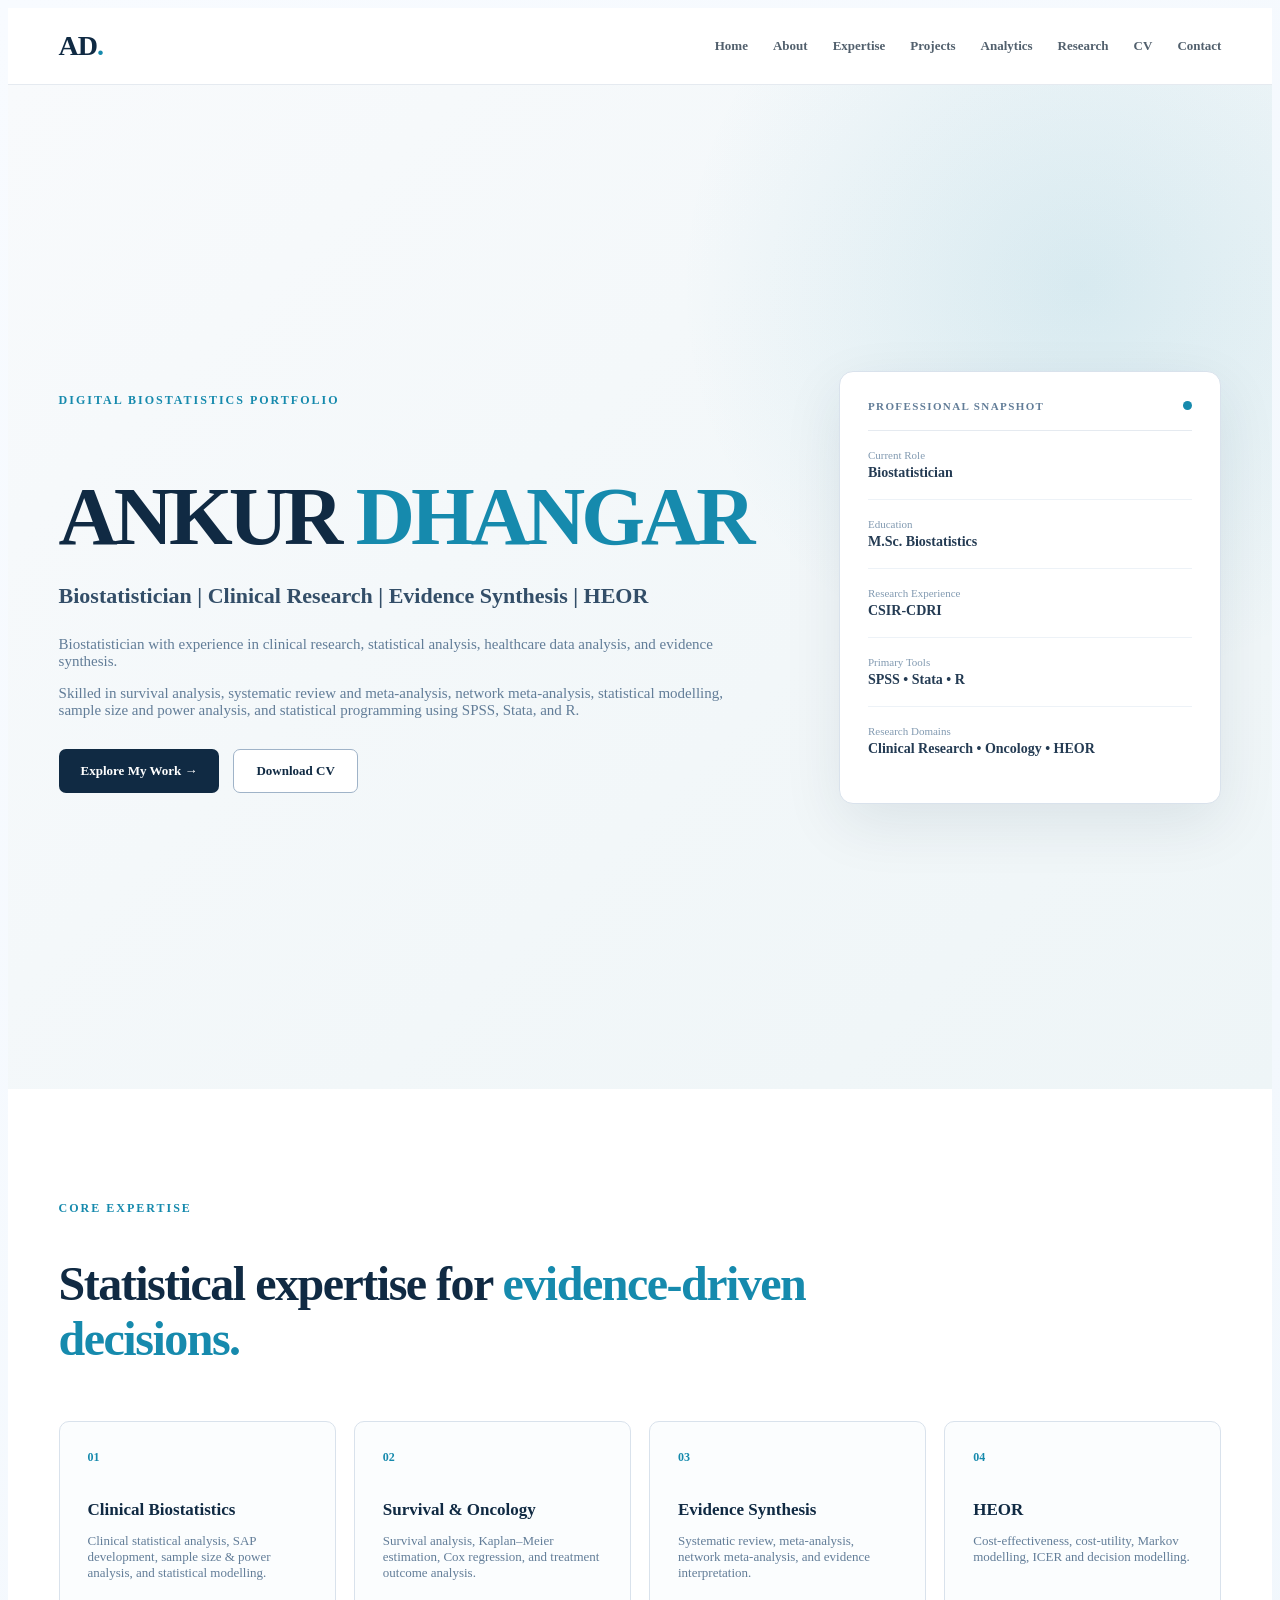
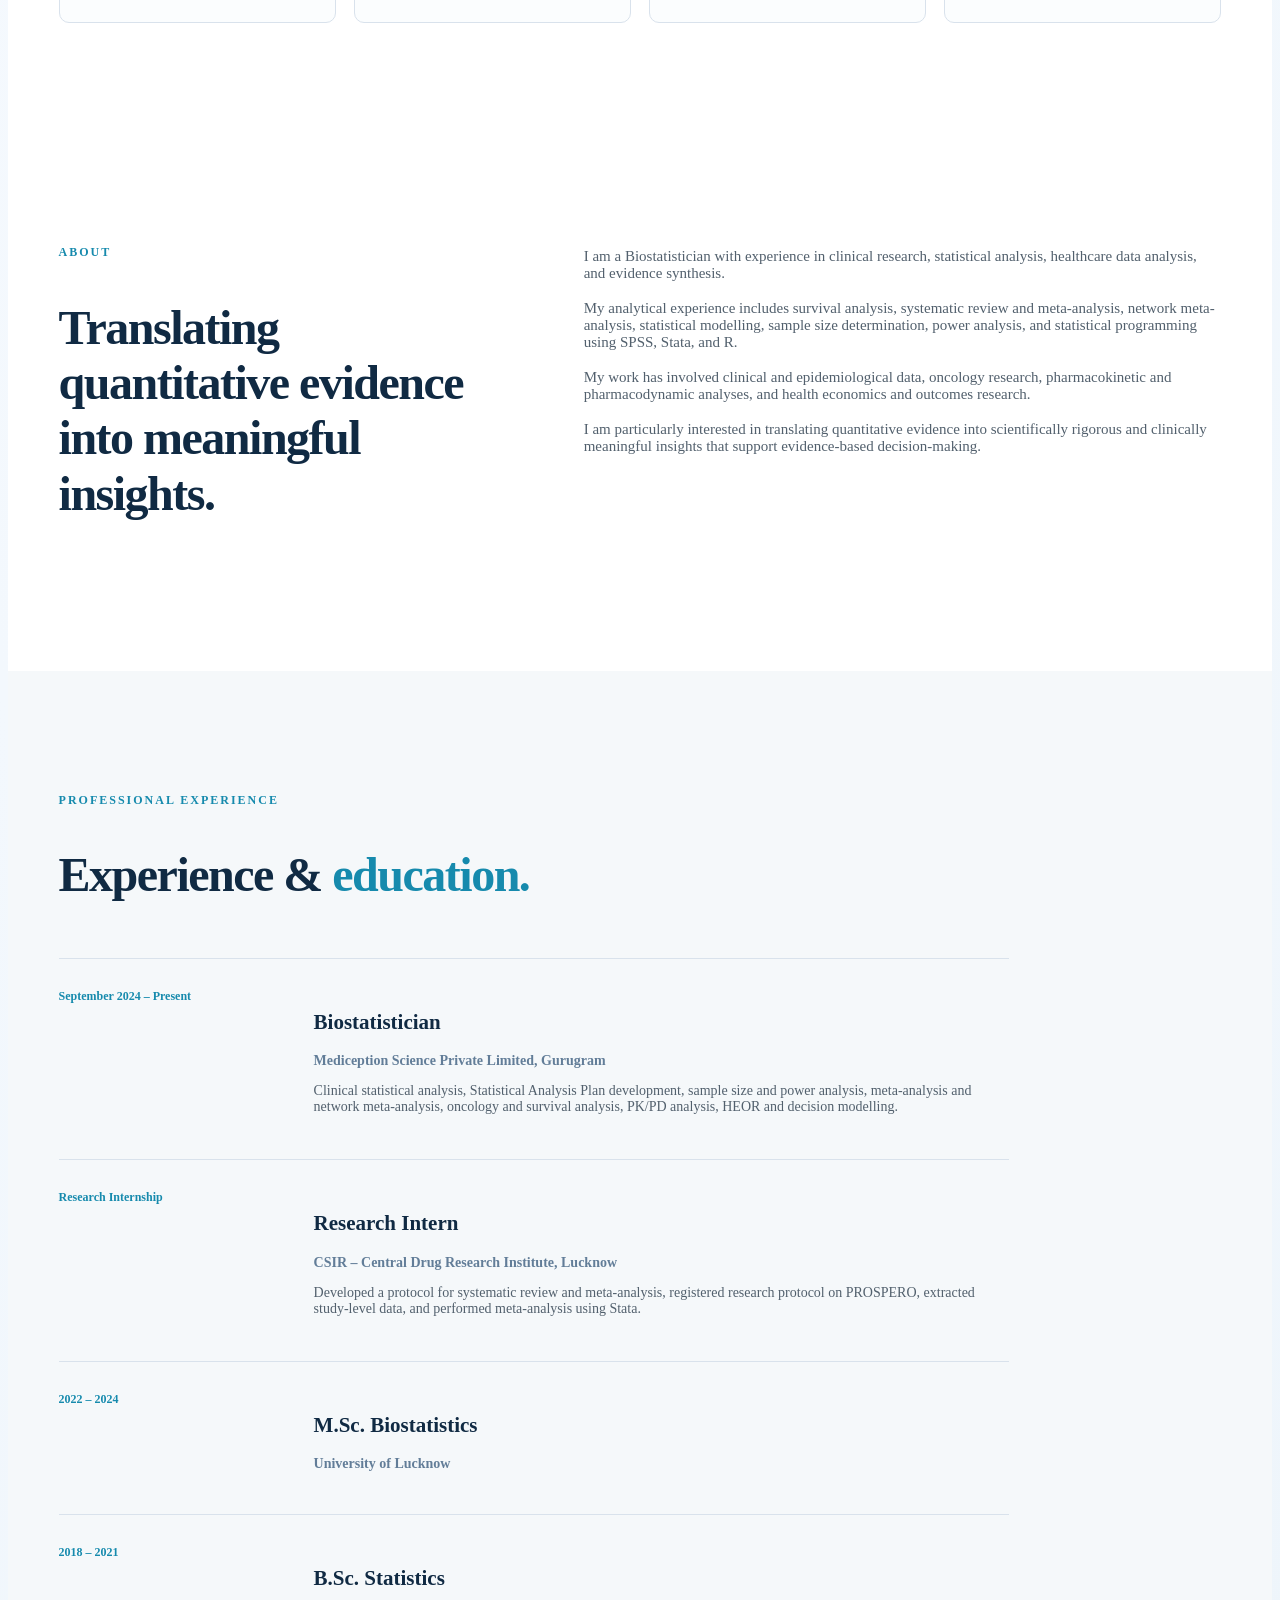
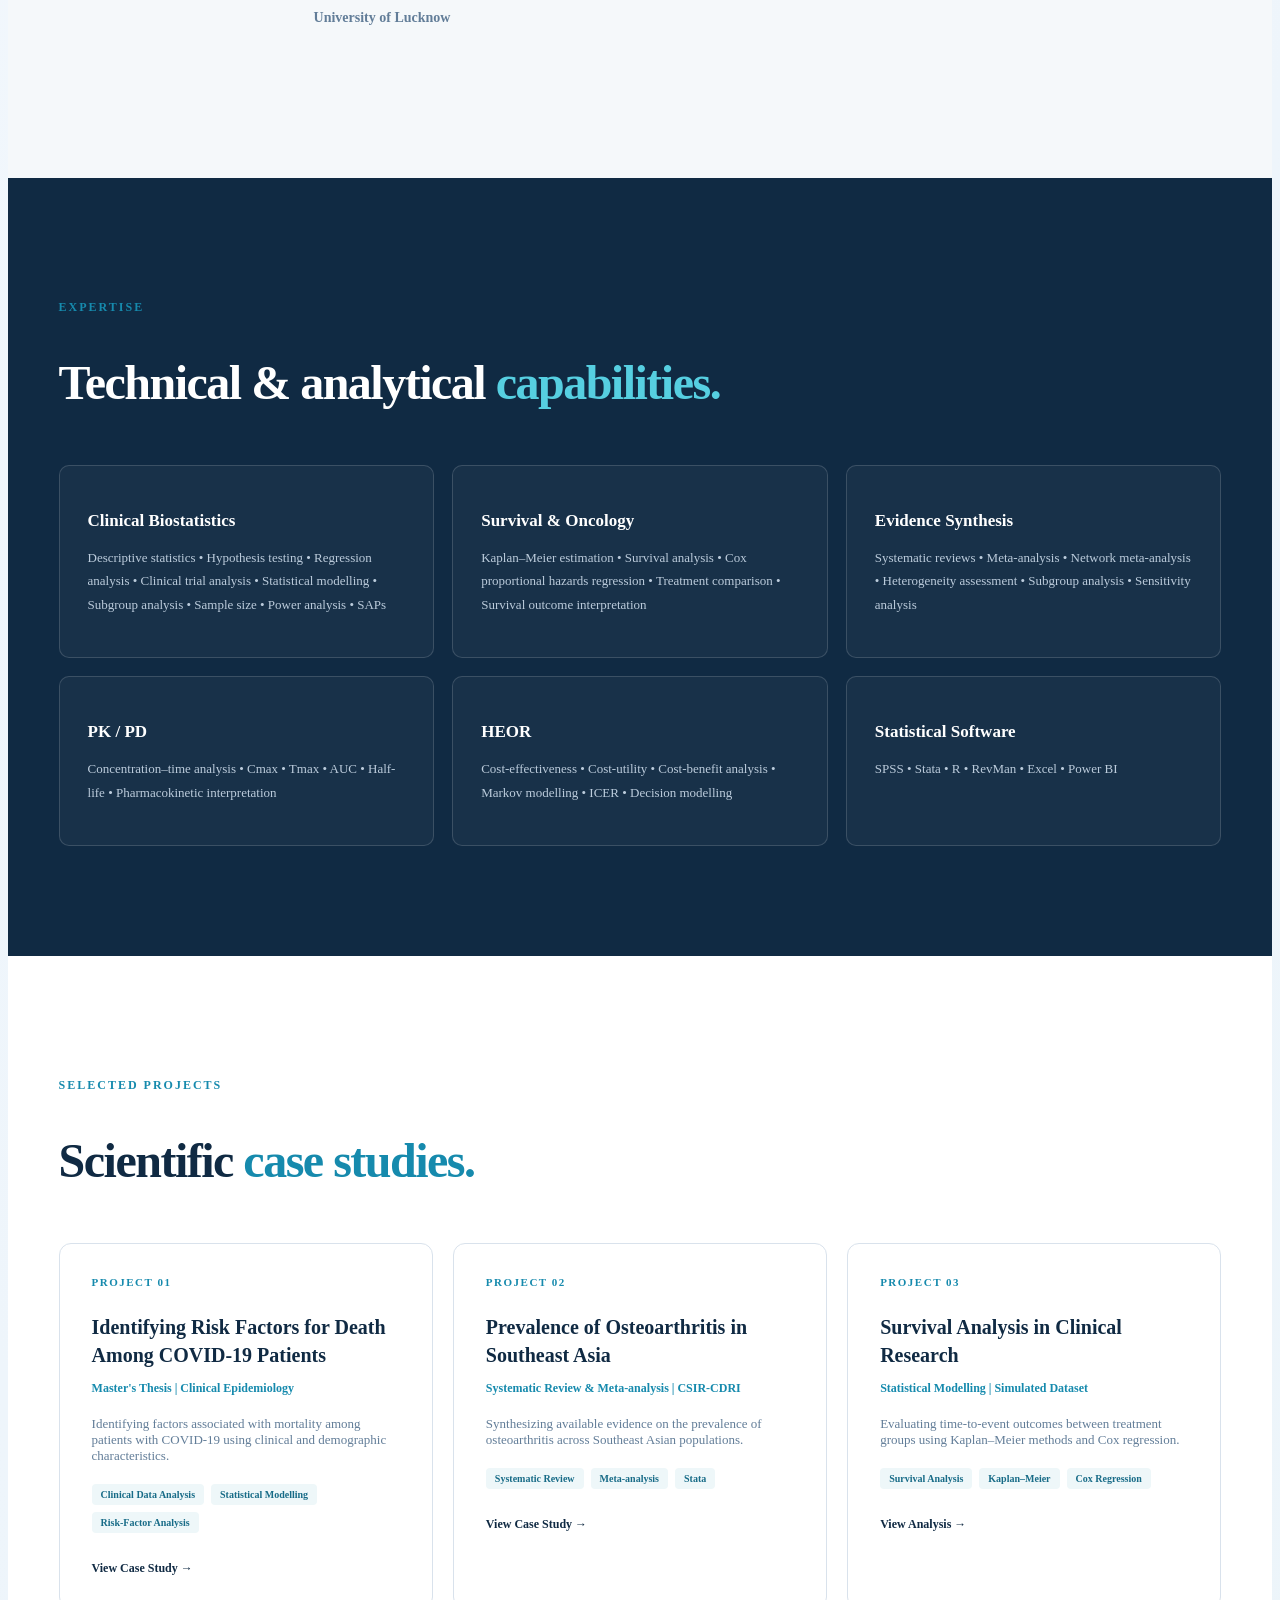
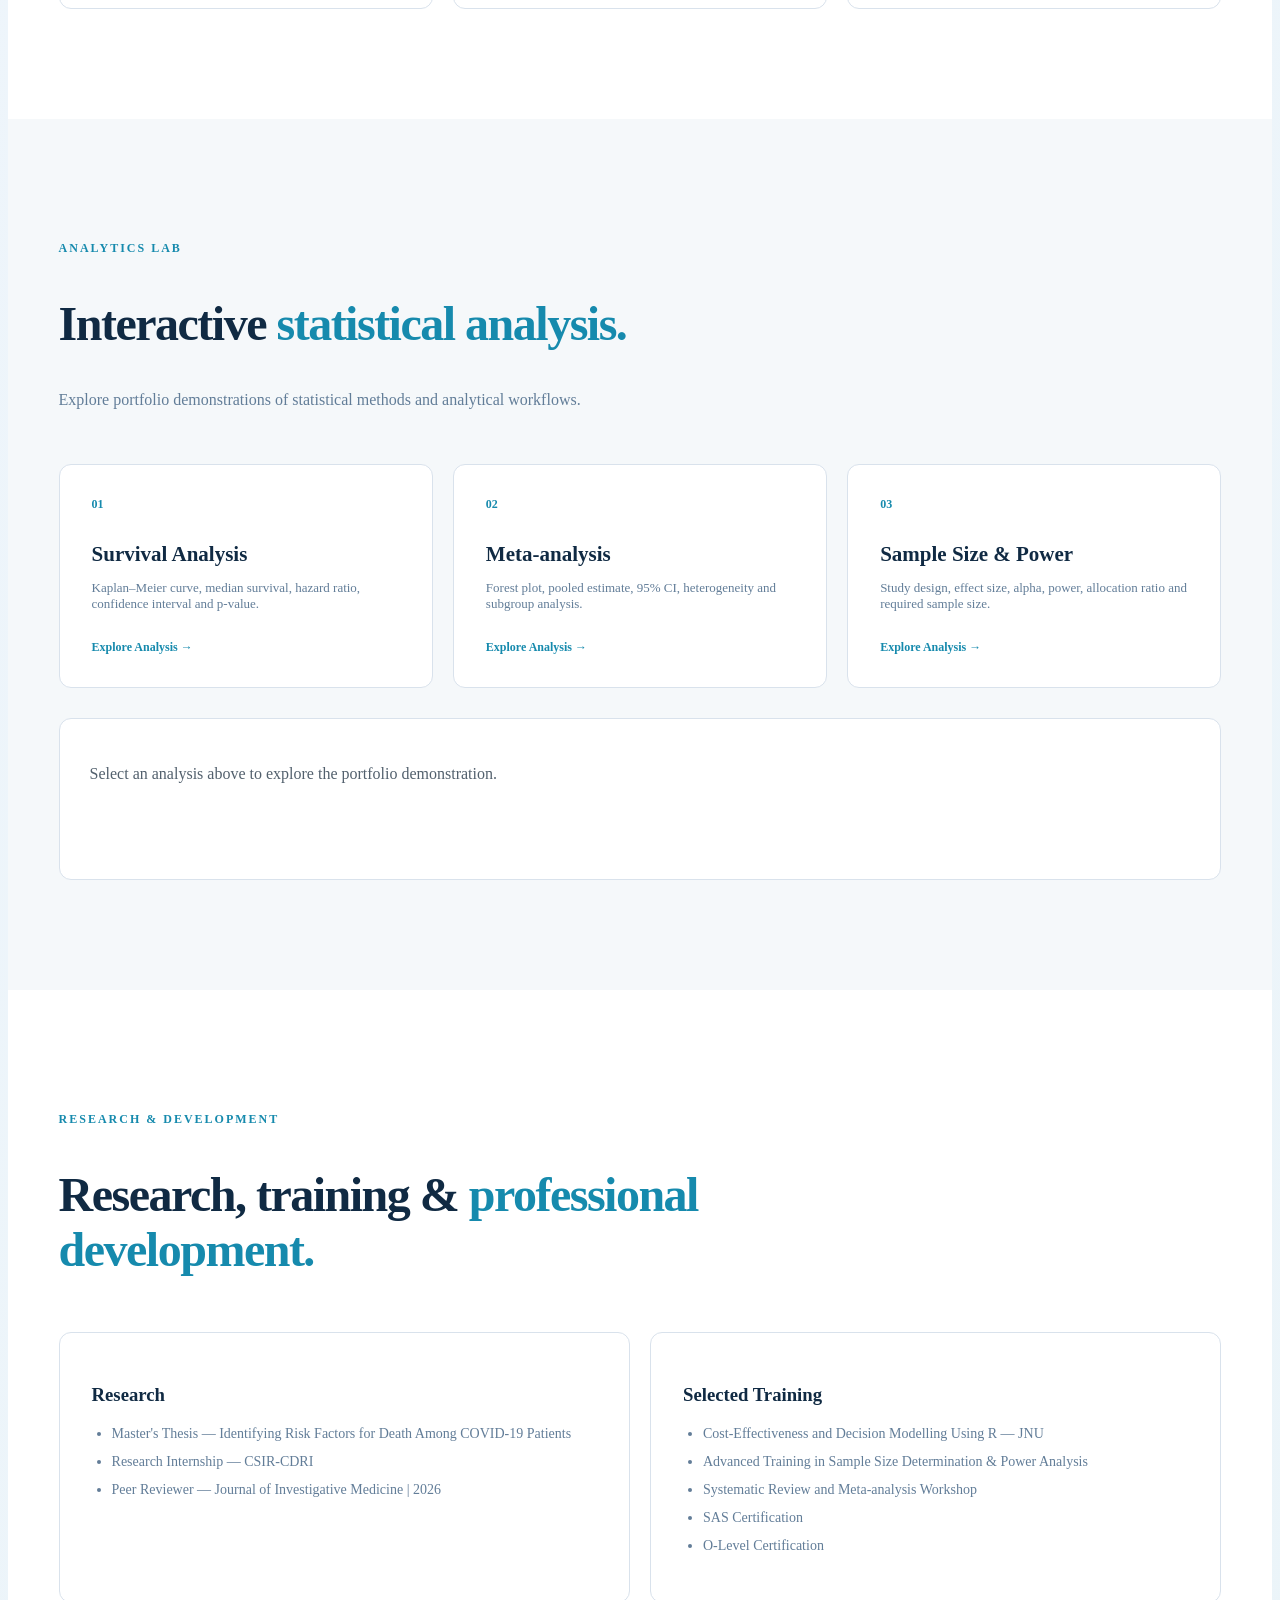
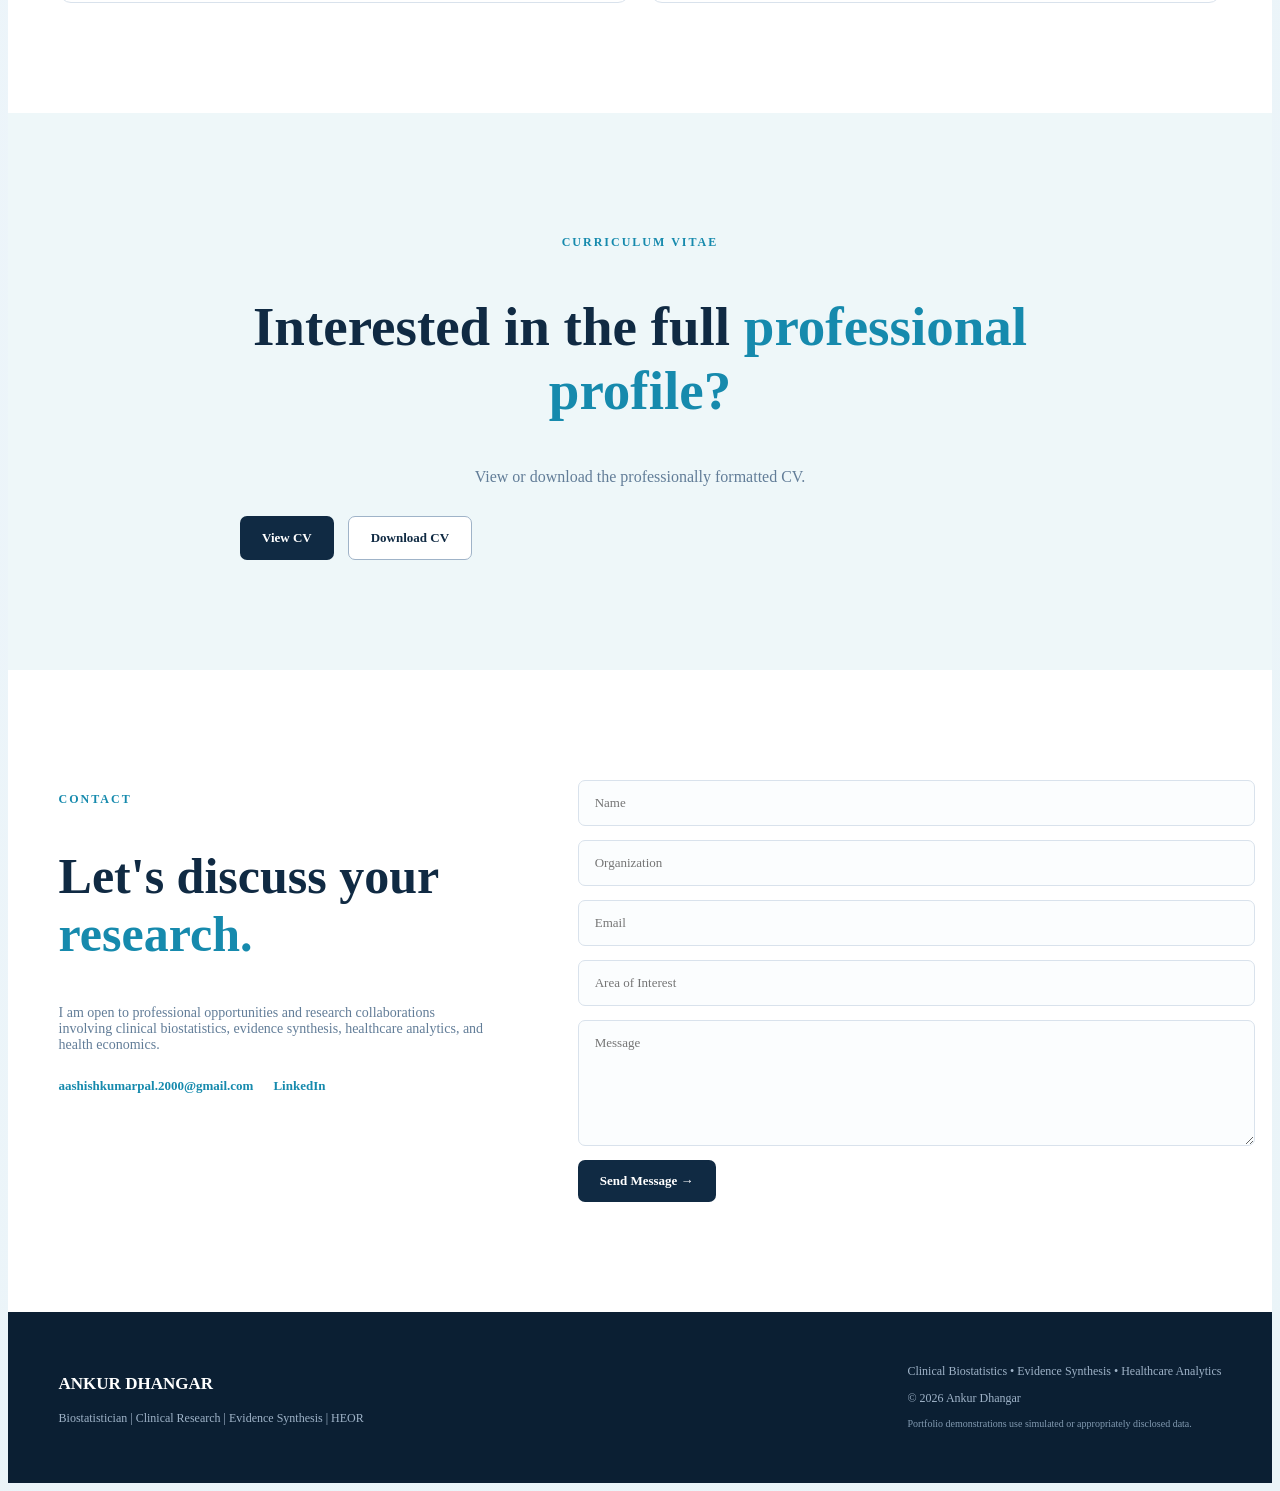
==== index.html @ 050757f1 "Add files via upload" ====
<!DOCTYPE html>
<html lang="en">
<head>
    <meta charset="UTF-8">
    <meta name="viewport" content="width=device-width, initial-scale=1.0">

    <title>Ankur Dhangar | Digital Biostatistics Portfolio</title>

    <meta name="description"
        content="Ankur Dhangar - Biostatistician | Clinical Research | Evidence Synthesis | HEOR">

    <!-- Google Font -->
    <link rel="preconnect" href="https://fonts.googleapis.com">
    <link rel="preconnect" href="https://fonts.gstatic.com" crossorigin>
    <link
        href="https://fonts.googleapis.com/css2?family=Inter:wght@400;500;600;700;800&display=swap"
        rel="stylesheet">

    <!-- CSS -->
    <link rel="stylesheet" href="style.css">
</head>

<body>

<!-- ================= NAVBAR ================= -->

<header class="navbar">
    <div class="container nav-container">

        <a href="#home" class="logo">
            AD<span>.</span>
        </a>

        <nav>
            <a href="#home">Home</a>
            <a href="#about">About</a>
            <a href="#expertise">Expertise</a>
            <a href="#projects">Projects</a>
            <a href="#analytics">Analytics</a>
            <a href="#research">Research</a>
            <a href="#cv">CV</a>
            <a href="#contact">Contact</a>
        </nav>

        <button class="menu-btn" id="menuBtn">
            ☰
        </button>

    </div>
</header>


<!-- ================= HOME ================= -->

<section id="home" class="hero">

    <div class="container hero-grid">

        <div class="hero-content">

            <p class="eyebrow">
                DIGITAL BIOSTATISTICS PORTFOLIO
            </p>

            <h1>
                ANKUR <span>DHANGAR</span>
            </h1>

            <h2>
                Biostatistician | Clinical Research |
                Evidence Synthesis | HEOR
            </h2>

            <p class="hero-description">
                Biostatistician with experience in clinical research,
                statistical analysis, healthcare data analysis, and
                evidence synthesis.
            </p>

            <p class="hero-description">
                Skilled in survival analysis, systematic review and
                meta-analysis, network meta-analysis, statistical
                modelling, sample size and power analysis, and
                statistical programming using SPSS, Stata, and R.
            </p>

            <div class="hero-buttons">
                <a href="#projects" class="btn primary-btn">
                    Explore My Work →
                </a>

                <a href="#cv" class="btn secondary-btn">
                    Download CV
                </a>
            </div>

        </div>


        <div class="hero-card">

            <div class="card-top">
                <span>PROFESSIONAL SNAPSHOT</span>
                <span class="status-dot"></span>
            </div>

            <div class="snapshot-item">
                <small>Current Role</small>
                <strong>Biostatistician</strong>
            </div>

            <div class="snapshot-item">
                <small>Education</small>
                <strong>M.Sc. Biostatistics</strong>
            </div>

            <div class="snapshot-item">
                <small>Research Experience</small>
                <strong>CSIR-CDRI</strong>
            </div>

            <div class="snapshot-item">
                <small>Primary Tools</small>
                <strong>SPSS • Stata • R</strong>
            </div>

            <div class="snapshot-item">
                <small>Research Domains</small>
                <strong>Clinical Research • Oncology • HEOR</strong>
            </div>

        </div>

    </div>

</section>


<!-- ================= EXPERTISE OVERVIEW ================= -->

<section class="expertise-overview">

    <div class="container">

        <div class="section-heading">
            <p class="eyebrow">CORE EXPERTISE</p>
            <h2>Statistical expertise for <span>evidence-driven decisions.</span></h2>
        </div>

        <div class="expertise-grid">

            <div class="expertise-card">
                <div class="card-number">01</div>
                <h3>Clinical Biostatistics</h3>
                <p>
                    Clinical statistical analysis, SAP development,
                    sample size & power analysis, and statistical modelling.
                </p>
            </div>

            <div class="expertise-card">
                <div class="card-number">02</div>
                <h3>Survival & Oncology</h3>
                <p>
                    Survival analysis, Kaplan–Meier estimation,
                    Cox regression, and treatment outcome analysis.
                </p>
            </div>

            <div class="expertise-card">
                <div class="card-number">03</div>
                <h3>Evidence Synthesis</h3>
                <p>
                    Systematic review, meta-analysis,
                    network meta-analysis, and evidence interpretation.
                </p>
            </div>

            <div class="expertise-card">
                <div class="card-number">04</div>
                <h3>HEOR</h3>
                <p>
                    Cost-effectiveness, cost-utility,
                    Markov modelling, ICER and decision modelling.
                </p>
            </div>

        </div>

    </div>

</section>


<!-- ================= ABOUT ================= -->

<section id="about" class="section">

    <div class="container about-grid">

        <div>
            <p class="eyebrow">ABOUT</p>

            <h2>
                Translating quantitative evidence
                into meaningful insights.
            </h2>
        </div>

        <div class="about-text">

            <p>
                I am a Biostatistician with experience in clinical
                research, statistical analysis, healthcare data analysis,
                and evidence synthesis.
            </p>

            <p>
                My analytical experience includes survival analysis,
                systematic review and meta-analysis, network
                meta-analysis, statistical modelling, sample size
                determination, power analysis, and statistical
                programming using SPSS, Stata, and R.
            </p>

            <p>
                My work has involved clinical and epidemiological data,
                oncology research, pharmacokinetic and pharmacodynamic
                analyses, and health economics and outcomes research.
            </p>

            <p>
                I am particularly interested in translating quantitative
                evidence into scientifically rigorous and clinically
                meaningful insights that support evidence-based
                decision-making.
            </p>

        </div>

    </div>

</section>


<!-- ================= EXPERIENCE ================= -->

<section class="experience-section">

    <div class="container">

        <div class="section-heading">
            <p class="eyebrow">PROFESSIONAL EXPERIENCE</p>
            <h2>Experience & <span>education.</span></h2>
        </div>

        <div class="timeline">

            <div class="timeline-item">

                <div class="timeline-date">
                    September 2024 – Present
                </div>

                <div class="timeline-content">
                    <h3>Biostatistician</h3>

                    <h4>
                        Mediception Science Private Limited, Gurugram
                    </h4>

                    <p>
                        Clinical statistical analysis, Statistical
                        Analysis Plan development, sample size and power
                        analysis, meta-analysis and network meta-analysis,
                        oncology and survival analysis, PK/PD analysis,
                        HEOR and decision modelling.
                    </p>
                </div>

            </div>


            <div class="timeline-item">

                <div class="timeline-date">
                    Research Internship
                </div>

                <div class="timeline-content">
                    <h3>Research Intern</h3>

                    <h4>
                        CSIR – Central Drug Research Institute, Lucknow
                    </h4>

                    <p>
                        Developed a protocol for systematic review and
                        meta-analysis, registered research protocol on
                        PROSPERO, extracted study-level data, and performed
                        meta-analysis using Stata.
                    </p>
                </div>

            </div>


            <div class="timeline-item">

                <div class="timeline-date">
                    2022 – 2024
                </div>

                <div class="timeline-content">
                    <h3>M.Sc. Biostatistics</h3>

                    <h4>University of Lucknow</h4>
                </div>

            </div>


            <div class="timeline-item">

                <div class="timeline-date">
                    2018 – 2021
                </div>

                <div class="timeline-content">
                    <h3>B.Sc. Statistics</h3>

                    <h4>University of Lucknow</h4>
                </div>

            </div>

        </div>

    </div>

</section>


<!-- ================= EXPERTISE ================= -->

<section id="expertise" class="section dark-section">

    <div class="container">

        <div class="section-heading">
            <p class="eyebrow">EXPERTISE</p>
            <h2>Technical & analytical <span>capabilities.</span></h2>
        </div>

        <div class="skills-grid">

            <div class="skill-box">
                <h3>Clinical Biostatistics</h3>
                <p>
                    Descriptive statistics • Hypothesis testing •
                    Regression analysis • Clinical trial analysis •
                    Statistical modelling • Subgroup analysis •
                    Sample size • Power analysis • SAPs
                </p>
            </div>

            <div class="skill-box">
                <h3>Survival & Oncology</h3>
                <p>
                    Kaplan–Meier estimation • Survival analysis •
                    Cox proportional hazards regression •
                    Treatment comparison • Survival outcome interpretation
                </p>
            </div>

            <div class="skill-box">
                <h3>Evidence Synthesis</h3>
                <p>
                    Systematic reviews • Meta-analysis •
                    Network meta-analysis • Heterogeneity assessment •
                    Subgroup analysis • Sensitivity analysis
                </p>
            </div>

            <div class="skill-box">
                <h3>PK / PD</h3>
                <p>
                    Concentration–time analysis • Cmax • Tmax •
                    AUC • Half-life • Pharmacokinetic interpretation
                </p>
            </div>

            <div class="skill-box">
                <h3>HEOR</h3>
                <p>
                    Cost-effectiveness • Cost-utility •
                    Cost-benefit analysis • Markov modelling •
                    ICER • Decision modelling
                </p>
            </div>

            <div class="skill-box">
                <h3>Statistical Software</h3>
                <p>
                    SPSS • Stata • R • RevMan • Excel • Power BI
                </p>
            </div>

        </div>

    </div>

</section>


<!-- ================= PROJECTS ================= -->

<section id="projects" class="section">

    <div class="container">

        <div class="section-heading">
            <p class="eyebrow">SELECTED PROJECTS</p>
            <h2>Scientific <span>case studies.</span></h2>
        </div>


        <div class="projects-grid">

            <article class="project-card">

                <div class="project-number">PROJECT 01</div>

                <h3>
                    Identifying Risk Factors for Death Among
                    COVID-19 Patients
                </h3>

                <p class="project-type">
                    Master's Thesis | Clinical Epidemiology
                </p>

                <p>
                    Identifying factors associated with mortality among
                    patients with COVID-19 using clinical and demographic
                    characteristics.
                </p>

                <div class="tags">
                    <span>Clinical Data Analysis</span>
                    <span>Statistical Modelling</span>
                    <span>Risk-Factor Analysis</span>
                </div>

                <a href="#" class="project-link">
                    View Case Study →
                </a>

            </article>


            <article class="project-card">

                <div class="project-number">PROJECT 02</div>

                <h3>
                    Prevalence of Osteoarthritis in Southeast Asia
                </h3>

                <p class="project-type">
                    Systematic Review & Meta-analysis | CSIR-CDRI
                </p>

                <p>
                    Synthesizing available evidence on the prevalence
                    of osteoarthritis across Southeast Asian populations.
                </p>

                <div class="tags">
                    <span>Systematic Review</span>
                    <span>Meta-analysis</span>
                    <span>Stata</span>
                </div>

                <a href="#" class="project-link">
                    View Case Study →
                </a>

            </article>


            <article class="project-card">

                <div class="project-number">PROJECT 03</div>

                <h3>
                    Survival Analysis in Clinical Research
                </h3>

                <p class="project-type">
                    Statistical Modelling | Simulated Dataset
                </p>

                <p>
                    Evaluating time-to-event outcomes between treatment
                    groups using Kaplan–Meier methods and Cox regression.
                </p>

                <div class="tags">
                    <span>Survival Analysis</span>
                    <span>Kaplan–Meier</span>
                    <span>Cox Regression</span>
                </div>

                <a href="#analytics" class="project-link">
                    View Analysis →
                </a>

            </article>

        </div>

    </div>

</section>


<!-- ================= ANALYTICS ================= -->

<section id="analytics" class="analytics-section">

    <div class="container">

        <div class="section-heading">
            <p class="eyebrow">ANALYTICS LAB</p>
            <h2>Interactive <span>statistical analysis.</span></h2>

            <p>
                Explore portfolio demonstrations of statistical
                methods and analytical workflows.
            </p>
        </div>


        <div class="analytics-grid">

            <div class="analytics-card">

                <div class="analytics-icon">01</div>

                <h3>Survival Analysis</h3>

                <p>
                    Kaplan–Meier curve, median survival,
                    hazard ratio, confidence interval and p-value.
                </p>

                <button class="analysis-btn" onclick="showAnalysis('survival')">
                    Explore Analysis →
                </button>

            </div>


            <div class="analytics-card">

                <div class="analytics-icon">02</div>

                <h3>Meta-analysis</h3>

                <p>
                    Forest plot, pooled estimate, 95% CI,
                    heterogeneity and subgroup analysis.
                </p>

                <button class="analysis-btn" onclick="showAnalysis('meta')">
                    Explore Analysis →
                </button>

            </div>


            <div class="analytics-card">

                <div class="analytics-icon">03</div>

                <h3>Sample Size & Power</h3>

                <p>
                    Study design, effect size, alpha, power,
                    allocation ratio and required sample size.
                </p>

                <button class="analysis-btn" onclick="showAnalysis('sample')">
                    Explore Analysis →
                </button>

            </div>

        </div>


        <div id="analysisResult" class="analysis-result">

            <p>
                Select an analysis above to explore the
                portfolio demonstration.
            </p>

        </div>

    </div>

</section>


<!-- ================= RESEARCH ================= -->

<section id="research" class="section">

    <div class="container">

        <div class="section-heading">
            <p class="eyebrow">RESEARCH & DEVELOPMENT</p>
            <h2>Research, training & <span>professional development.</span></h2>
        </div>

        <div class="research-grid">

            <div class="research-card">
                <h3>Research</h3>

                <ul>
                    <li>Master's Thesis — Identifying Risk Factors for Death Among COVID-19 Patients</li>
                    <li>Research Internship — CSIR-CDRI</li>
                    <li>Peer Reviewer — Journal of Investigative Medicine | 2026</li>
                </ul>
            </div>


            <div class="research-card">
                <h3>Selected Training</h3>

                <ul>
                    <li>Cost-Effectiveness and Decision Modelling Using R — JNU</li>
                    <li>Advanced Training in Sample Size Determination & Power Analysis</li>
                    <li>Systematic Review and Meta-analysis Workshop</li>
                    <li>SAS Certification</li>
                    <li>O-Level Certification</li>
                </ul>
            </div>

        </div>

    </div>

</section>


<!-- ================= CV ================= -->

<section id="cv" class="cv-section">

    <div class="container cv-content">

        <p class="eyebrow">CURRICULUM VITAE</p>

        <h2>
            Interested in the full
            <span>professional profile?</span>
        </h2>

        <p>
            View or download the professionally formatted CV.
        </p>

        <div class="hero-buttons">

            <a href="assets/cv/Ankur-Dhangar-CV.pdf"
               target="_blank"
               class="btn primary-btn">
                View CV
            </a>

            <a href="assets/cv/Ankur-Dhangar-CV.pdf"
               download
               class="btn secondary-btn">
                Download CV
            </a>

        </div>

    </div>

</section>


<!-- ================= CONTACT ================= -->

<section id="contact" class="section">

    <div class="container contact-grid">

        <div>

            <p class="eyebrow">CONTACT</p>

            <h2>
                Let's discuss your
                <span>research.</span>
            </h2>

            <p>
                I am open to professional opportunities and research
                collaborations involving clinical biostatistics,
                evidence synthesis, healthcare analytics, and health
                economics.
            </p>

            <div class="contact-links">

                 <a href="mailto:aashishkumarpal.2000@gmail.com">
        aashishkumarpal.2000@gmail.com
    </a>

                <a href="https://www.linkedin.com/in/anjur-dhangar-b1b57254/" target="_blank">
    LinkedIn
</a>

            </div>

        </div>


        <form class="contact-form" onsubmit="submitForm(event)">

            <input
                type="text"
                placeholder="Name"
                required
            >

            <input
                type="text"
                placeholder="Organization"
            >

            <input
                type="email"
                placeholder="Email"
                required
            >

            <input
                type="text"
                placeholder="Area of Interest"
            >

            <textarea
                placeholder="Message"
                rows="6"
                required
            ></textarea>

            <button type="submit" class="btn primary-btn">
                Send Message →
            </button>

        </form>

    </div>

</section>


<!-- ================= FOOTER ================= -->

<footer>

    <div class="container footer-content">

        <div>
            <h3>ANKUR DHANGAR</h3>

            <p>
                Biostatistician | Clinical Research |
                Evidence Synthesis | HEOR
            </p>
        </div>

        <div>
            <p>
                Clinical Biostatistics • Evidence Synthesis •
                Healthcare Analytics
            </p>

            <p>
                © 2026 Ankur Dhangar
            </p>

            <small>
                Portfolio demonstrations use simulated or
                appropriately disclosed data.
            </small>
        </div>

    </div>

</footer>


<!-- JavaScript -->
<script src="script.js"></script>

</body>
</html>
---- style.css ----
```css
/* =========================================
   ANKUR DHANGAR - BIOSTATISTICS PORTFOLIO
   ========================================= */

* {
    margin: 0;
    padding: 0;
    box-sizing: border-box;
}

html {
    scroll-behavior: smooth;
}
body {
    background: linear-gradient(
        135deg,
        #f8fbff 0%,
        #eef5fb 50%,
        #eaf4f8 100%
    );
    color: #102a43;
}

a {
    text-decoration: none;
    color: inherit;
}

button,
input,
textarea {
    font-family: inherit;
}

.container {
    width: min(1180px, 92%);
    margin: auto;
}


/* =========================================
   NAVBAR
   ========================================= */

.navbar {
    position: sticky;
    top: 0;
    z-index: 1000;
    background: rgba(255, 255, 255, 0.96);
    border-bottom: 1px solid #e5eaf0;
    backdrop-filter: blur(12px);
}

.nav-container {
    min-height: 76px;
    display: flex;
    align-items: center;
    justify-content: space-between;
}

.logo {
    font-size: 28px;
    font-weight: 800;
    color: #102a43;
    letter-spacing: -1px;
}

.logo span {
    color: #168aad;
}

.navbar nav {
    display: flex;
    align-items: center;
    gap: 25px;
}

.navbar nav a {
    font-size: 13px;
    font-weight: 600;
    color: #52606d;
    transition: 0.3s ease;
}

.navbar nav a:hover {
    color: #168aad;
}

.menu-btn {
    display: none;
    border: none;
    background: transparent;
    font-size: 25px;
    cursor: pointer;
}


/* =========================================
   HERO
   ========================================= */

.hero {
    min-height: calc(100vh - 76px);
    display: flex;
    align-items: center;
    background:
        radial-gradient(circle at 85% 20%, rgba(22, 138, 173, 0.12), transparent 30%),
        linear-gradient(135deg, #f8fafc, #eef5f7);
    padding: 90px 0;
}

.hero-grid {
    display: grid;
    grid-template-columns: 1.3fr 0.7fr;
    gap: 70px;
    align-items: center;
}

.eyebrow {
    color: #168aad;
    font-size: 12px;
    font-weight: 800;
    letter-spacing: 2px;
    margin-bottom: 15px;
}

.hero h1 {
    font-size: clamp(48px, 7vw, 82px);
    line-height: 1;
    letter-spacing: -4px;
    color: #102a43;
    margin-bottom: 22px;
}

.hero h1 span {
    color: #168aad;
}

.hero h2 {
    max-width: 800px;
    font-size: 22px;
    line-height: 1.45;
    color: #334e68;
    font-weight: 600;
    margin-bottom: 25px;
}

.hero-description {
    max-width: 780px;
    color: #627d98;
    margin-bottom: 12px;
    font-size: 15px;
}

.hero-buttons {
    display: flex;
    gap: 14px;
    flex-wrap: wrap;
    margin-top: 30px;
}

.btn {
    display: inline-flex;
    align-items: center;
    justify-content: center;
    padding: 13px 22px;
    border-radius: 7px;
    font-size: 13px;
    font-weight: 700;
    transition: 0.3s ease;
    cursor: pointer;
}

.primary-btn {
    background: #102a43;
    color: white;
}

.primary-btn:hover {
    background: #168aad;
    transform: translateY(-2px);
}

.secondary-btn {
    border: 1px solid #9fb3c8;
    color: #102a43;
    background: white;
}

.secondary-btn:hover {
    border-color: #168aad;
    color: #168aad;
    transform: translateY(-2px);
}


/* =========================================
   SNAPSHOT CARD
   ========================================= */

.hero-card {
    background: white;
    border: 1px solid #d9e2ec;
    border-radius: 14px;
    padding: 28px;
    box-shadow: 0 20px 60px rgba(16, 42, 67, 0.09);
}

.card-top {
    display: flex;
    align-items: center;
    justify-content: space-between;
    color: #627d98;
    font-size: 11px;
    font-weight: 800;
    letter-spacing: 1.4px;
    padding-bottom: 18px;
    border-bottom: 1px solid #e5eaf0;
}

.status-dot {
    width: 9px;
    height: 9px;
    border-radius: 50%;
    background: #168aad;
}

.snapshot-item {
    padding: 18px 0;
    border-bottom: 1px solid #edf2f7;
}

.snapshot-item:last-child {
    border-bottom: none;
}

.snapshot-item small {
    display: block;
    color: #829ab1;
    font-size: 11px;
    margin-bottom: 4px;
}

.snapshot-item strong {
    display: block;
    color: #243b53;
    font-size: 14px;
}


/* =========================================
   SECTION
   ========================================= */

.section {
    padding: 110px 0;
    background: white;
}

.section-heading {
    max-width: 760px;
    margin-bottom: 55px;
}

.section-heading h2 {
    color: #102a43;
    font-size: clamp(32px, 4vw, 48px);
    line-height: 1.15;
    letter-spacing: -1.5px;
}

.section-heading h2 span {
    color: #168aad;
}


/* =========================================
   CORE EXPERTISE
   ========================================= */

.expertise-overview {
    padding: 100px 0;
    background: #ffffff;
}

.expertise-grid {
    display: grid;
    grid-template-columns: repeat(4, 1fr);
    gap: 18px;
}

.expertise-card {
    padding: 28px;
    border: 1px solid #d9e2ec;
    background: #fbfdfe;
    border-radius: 10px;
    transition: 0.3s ease;
}

.expertise-card:hover {
    transform: translateY(-5px);
    box-shadow: 0 15px 35px rgba(16, 42, 67, 0.08);
}

.card-number {
    font-size: 12px;
    font-weight: 800;
    color: #168aad;
    margin-bottom: 35px;
}

.expertise-card h3 {
    color: #102a43;
    font-size: 17px;
    margin-bottom: 12px;
}

.expertise-card p {
    color: #627d98;
    font-size: 13px;
}


/* =========================================
   ABOUT
   ========================================= */

.about-grid {
    display: grid;
    grid-template-columns: 0.8fr 1.2fr;
    gap: 100px;
    align-items: start;
}

.about-grid h2 {
    color: #102a43;
    font-size: clamp(32px, 4vw, 48px);
    line-height: 1.15;
    letter-spacing: -1.5px;
}

.about-text p {
    color: #52606d;
    margin-bottom: 18px;
    font-size: 15px;
}


/* =========================================
   EXPERIENCE
   ========================================= */

.experience-section {
    padding: 110px 0;
    background: #f5f8fa;
}

.timeline {
    max-width: 950px;
}

.timeline-item {
    display: grid;
    grid-template-columns: 220px 1fr;
    gap: 35px;
    padding: 30px 0;
    border-top: 1px solid #d9e2ec;
}

.timeline-date {
    color: #168aad;
    font-size: 12px;
    font-weight: 700;
}

.timeline-content h3 {
    color: #102a43;
    font-size: 21px;
    margin-bottom: 4px;
}

.timeline-content h4 {
    color: #627d98;
    font-size: 14px;
    font-weight: 600;
    margin-bottom: 12px;
}

.timeline-content p {
    color: #52606d;
    font-size: 14px;
}


/* =========================================
   DARK EXPERTISE
   ========================================= */

.dark-section {
    background: #102a43;
    color: white;
}

.dark-section .section-heading h2 {
    color: white;
}

.dark-section .section-heading h2 span {
    color: #56cfe1;
}

.skills-grid {
    display: grid;
    grid-template-columns: repeat(3, 1fr);
    gap: 18px;
}

.skill-box {
    border: 1px solid rgba(255, 255, 255, 0.15);
    padding: 28px;
    border-radius: 10px;
    background: rgba(255, 255, 255, 0.035);
    transition: 0.3s ease;
}

.skill-box:hover {
    background: rgba(255, 255, 255, 0.07);
    transform: translateY(-4px);
}

.skill-box h3 {
    font-size: 17px;
    margin-bottom: 15px;
}

.skill-box p {
    color: #bcccdc;
    font-size: 13px;
    line-height: 1.8;
}


/* =========================================
   PROJECTS
   ========================================= */

.projects-grid {
    display: grid;
    grid-template-columns: repeat(3, 1fr);
    gap: 20px;
}

.project-card {
    padding: 32px;
    border: 1px solid #d9e2ec;
    border-radius: 12px;
    background: white;
    transition: 0.3s ease;
}

.project-card:hover {
    transform: translateY(-6px);
    box-shadow: 0 20px 45px rgba(16, 42, 67, 0.09);
}

.project-number {
    color: #168aad;
    font-size: 11px;
    font-weight: 800;
    letter-spacing: 1.5px;
    margin-bottom: 25px;
}

.project-card h3 {
    color: #102a43;
    font-size: 20px;
    line-height: 1.4;
    margin-bottom: 10px;
}

.project-type {
    color: #168aad !important;
    font-size: 12px !important;
    font-weight: 700;
}

.project-card p {
    color: #627d98;
    font-size: 13px;
    margin-bottom: 20px;
}

.tags {
    display: flex;
    flex-wrap: wrap;
    gap: 7px;
    margin-bottom: 25px;
}

.tags span {
    background: #eef7f9;
    color: #176b87;
    padding: 5px 9px;
    border-radius: 4px;
    font-size: 10px;
    font-weight: 700;
}

.project-link {
    color: #102a43;
    font-size: 12px;
    font-weight: 800;
}

.project-link:hover {
    color: #168aad;
}


/* =========================================
   ANALYTICS
   ========================================= */

.analytics-section {
    padding: 110px 0;
    background: #f5f8fa;
}

.analytics-section .section-heading > p:last-child {
    color: #627d98;
    margin-top: 18px;
}

.analytics-grid {
    display: grid;
    grid-template-columns: repeat(3, 1fr);
    gap: 20px;
}

.analytics-card {
    background: white;
    border: 1px solid #d9e2ec;
    border-radius: 12px;
    padding: 32px;
}

.analytics-icon {
    color: #168aad;
    font-size: 12px;
    font-weight: 800;
    margin-bottom: 30px;
}

.analytics-card h3 {
    color: #102a43;
    font-size: 21px;
    margin-bottom: 12px;
}

.analytics-card p {
    color: #627d98;
    font-size: 13px;
    margin-bottom: 25px;
}

.analysis-btn {
    border: none;
    background: transparent;
    padding: 0;
    color: #168aad;
    font-size: 12px;
    font-weight: 800;
    cursor: pointer;
}

.analysis-result {
    margin-top: 30px;
    min-height: 100px;
    background: white;
    border: 1px solid #d9e2ec;
    border-radius: 12px;
    padding: 30px;
    color: #52606d;
}


/* =========================================
   RESEARCH
   ========================================= */

.research-grid {
    display: grid;
    grid-template-columns: 1fr 1fr;
    gap: 20px;
}

.research-card {
    border: 1px solid #d9e2ec;
    padding: 32px;
    border-radius: 12px;
}

.research-card h3 {
    color: #102a43;
    margin-bottom: 20px;
}

.research-card ul {
    padding-left: 20px;
}

.research-card li {
    color: #627d98;
    margin-bottom: 12px;
    font-size: 14px;
}


/* =========================================
   CV
   ========================================= */

.cv-section {
    padding: 110px 0;
    background: #eef7f9;
    text-align: center;
}

.cv-content {
    max-width: 800px;
}

.cv-section h2 {
    color: #102a43;
    font-size: clamp(34px, 5vw, 55px);
    line-height: 1.15;
}

.cv-section h2 span {
    color: #168aad;
}

.cv-section p:not(.eyebrow) {
    color: #627d98;
    margin-top: 15px;
}


/* =========================================
   CONTACT
   ========================================= */

.contact-grid {
    display: grid;
    grid-template-columns: 0.8fr 1.2fr;
    gap: 90px;
}

.contact-grid h2 {
    color: #102a43;
    font-size: clamp(35px, 4vw, 50px);
    line-height: 1.15;
}

.contact-grid h2 span {
    color: #168aad;
}

.contact-grid > div > p:not(.eyebrow) {
    color: #627d98;
    margin-top: 20px;
    font-size: 14px;
}

.contact-links {
    display: flex;
    gap: 20px;
    margin-top: 25px;
}

.contact-links a {
    color: #168aad;
    font-weight: 700;
    font-size: 13px;
}

.contact-form {
    display: grid;
    gap: 14px;
}

.contact-form input,
.contact-form textarea {
    width: 100%;
    padding: 14px 16px;
    border: 1px solid #d9e2ec;
    border-radius: 7px;
    outline: none;
    background: #fbfdfe;
    color: #243b53;
    font-size: 13px;
    resize: vertical;
}

.contact-form input:focus,
.contact-form textarea:focus {
    border-color: #168aad;
}

.contact-form button {
    width: fit-content;
    border: none;
}


/* =========================================
   FOOTER
   ========================================= */

footer {
    background: #0b1f33;
    color: white;
    padding: 45px 0;
}

.footer-content {
    display: flex;
    justify-content: space-between;
    gap: 40px;
}

.footer-content h3 {
    font-size: 17px;
}

.footer-content p {
    color: #9fb3c8;
    font-size: 12px;
    margin-top: 7px;
}

.footer-content small {
    display: block;
    color: #829ab1;
    font-size: 10px;
    margin-top: 10px;
}


/* =========================================
   RESPONSIVE DESIGN
   ========================================= */

@media (max-width: 1000px) {

    .navbar nav {
        gap: 15px;
    }

    .hero-grid,
    .about-grid,
    .contact-grid {
        grid-template-columns: 1fr;
        gap: 45px;
    }

    .expertise-grid {
        grid-template-columns: repeat(2, 1fr);
    }

    .skills-grid {
        grid-template-columns: repeat(2, 1fr);
    }

    .projects-grid,
    .analytics-grid {
        grid-template-columns: 1fr;
    }
}


@media (max-width: 760px) {

    .navbar nav {
        display: none;
        position: absolute;
        top: 76px;
        left: 0;
        width: 100%;
        background: white;
        padding: 20px;
        border-bottom: 1px solid #d9e2ec;
        flex-direction: column;
        align-items: flex-start;
    }

    .navbar nav.active {
        display: flex;
    }

    .menu-btn {
        display: block;
    }

    .hero {
        padding: 70px 0;
    }

    .hero h1 {
        font-size: 52px;
        letter-spacing: -3px;
    }

    .hero h2 {
        font-size: 18px;
    }

    .expertise-grid,
    .skills-grid,
    .research-grid {
        grid-template-columns: 1fr;
    }

    .timeline-item {
        grid-template-columns: 1fr;
        gap: 10px;
    }

    .footer-content {
        flex-direction: column;
    }

    .section,
    .experience-section,
    .analytics-section,
    .expertise-overview,
    .cv-section {
        padding: 75px 0;
    }
}
```
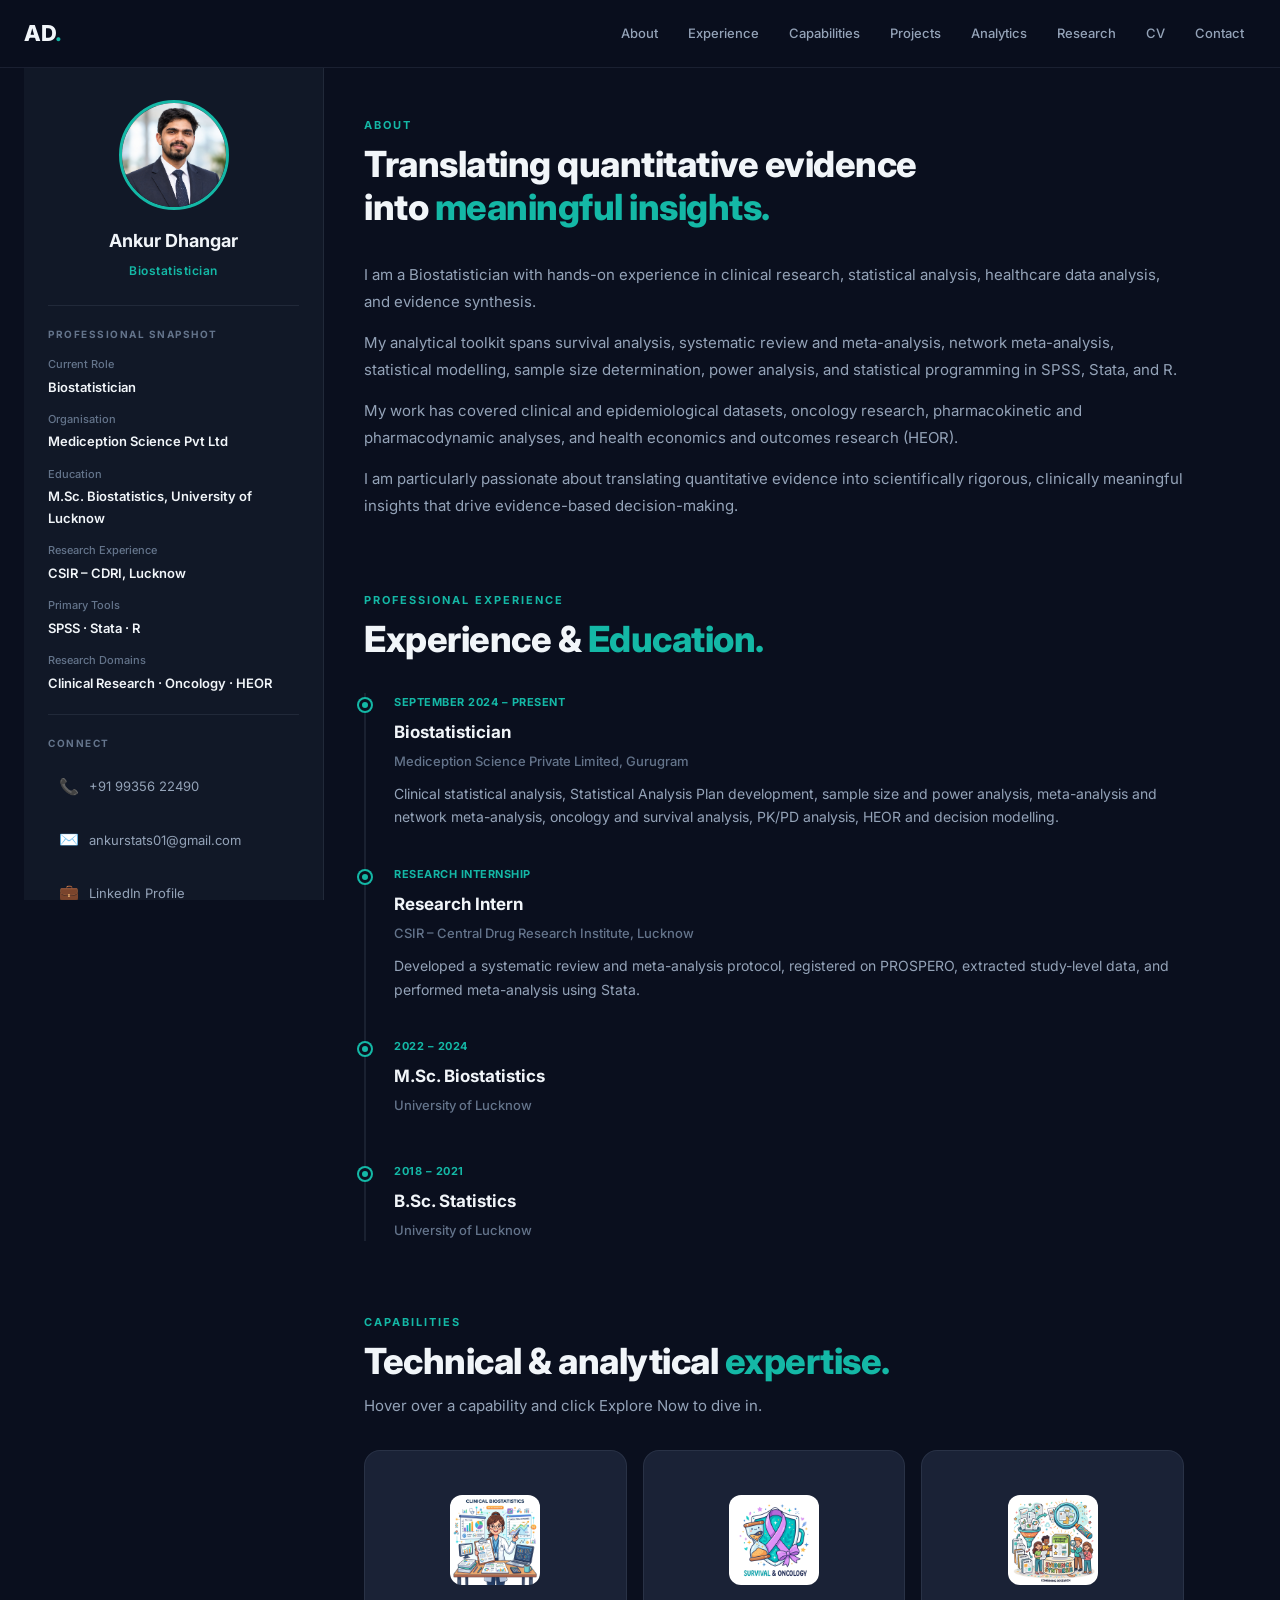
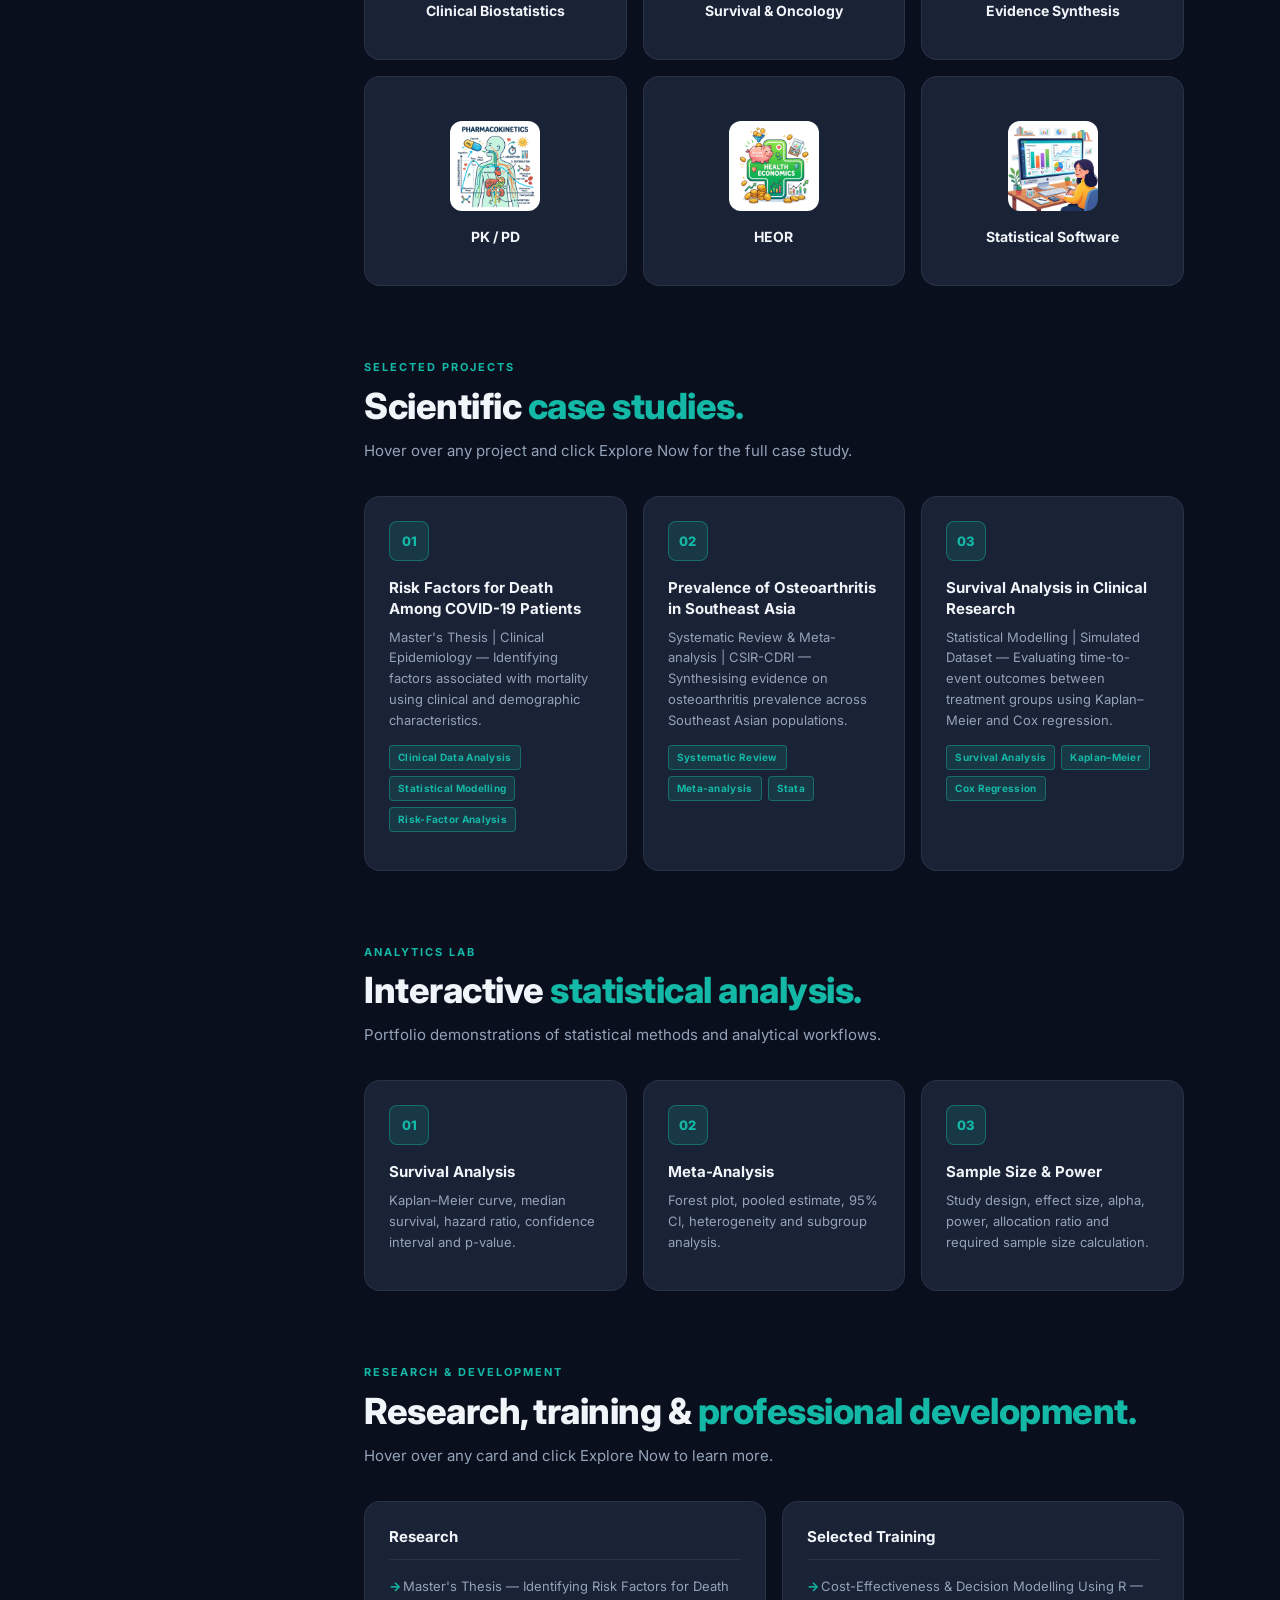
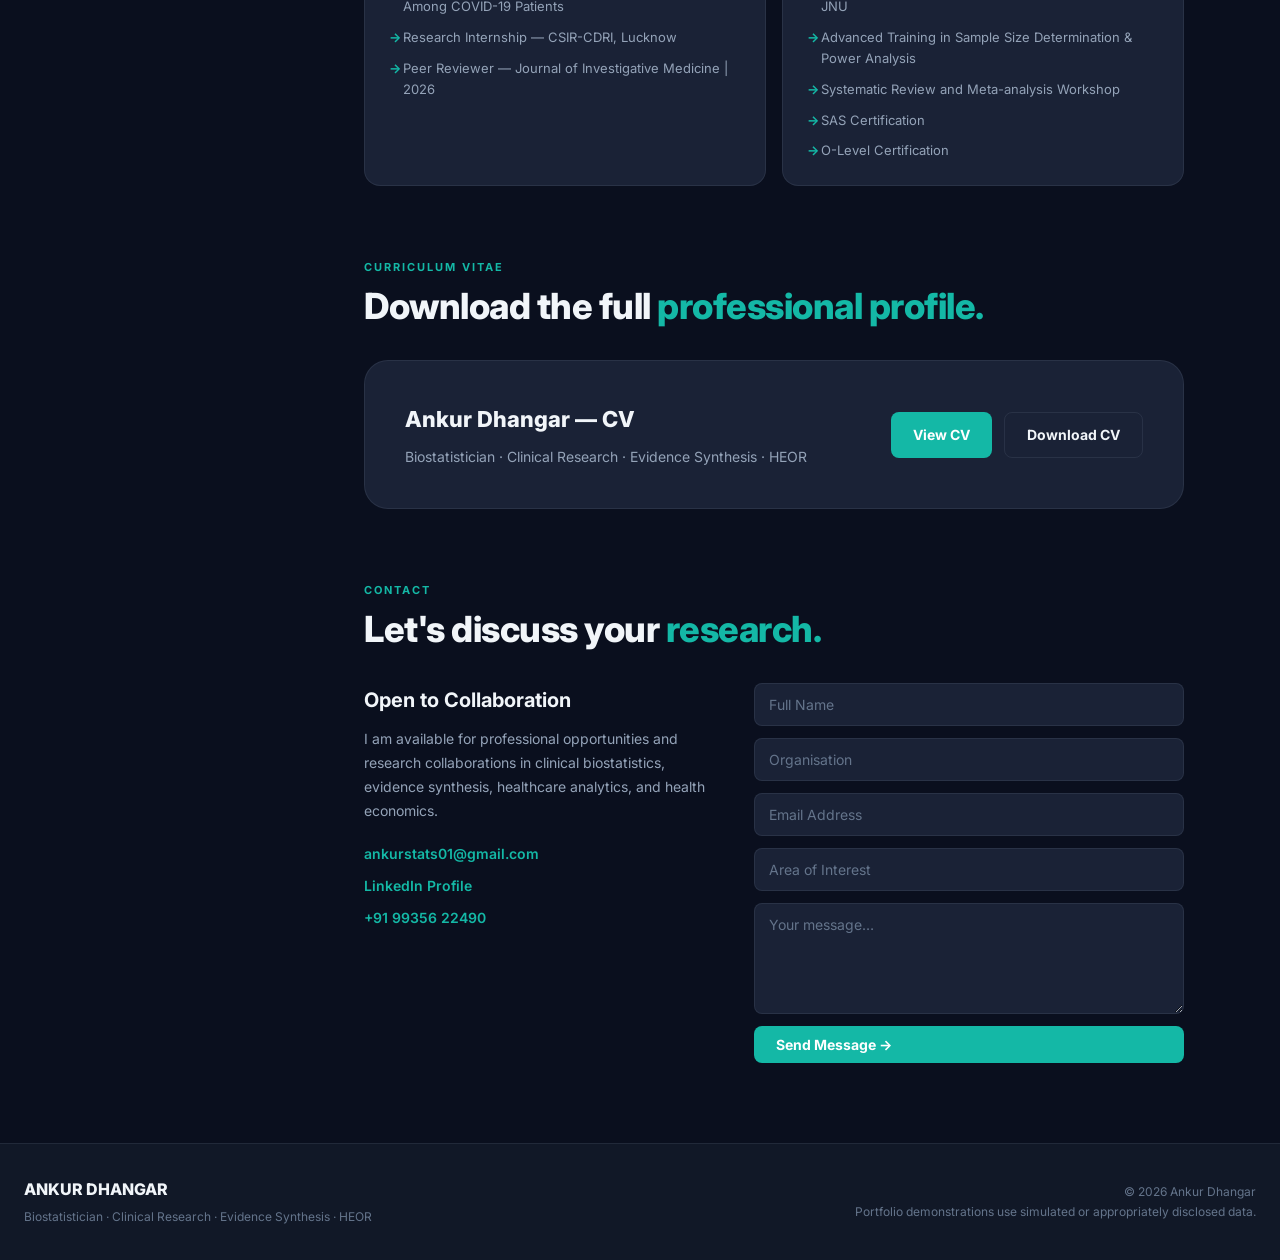
==== commit 0f4120c0: "Ankur's Website Revamp" ====
--- a/index.html
+++ b/index.html
@@ -1,816 +1,434 @@
-<!DOCTYPE html>
-<html lang="en">
-<head>
-    <meta charset="UTF-8">
-    <meta name="viewport" content="width=device-width, initial-scale=1.0">
-
-    <title>Ankur Dhangar | Digital Biostatistics Portfolio</title>
-
-    <meta name="description"
-        content="Ankur Dhangar - Biostatistician | Clinical Research | Evidence Synthesis | HEOR">
-
-    <!-- Google Font -->
-    <link rel="preconnect" href="https://fonts.googleapis.com">
-    <link rel="preconnect" href="https://fonts.gstatic.com" crossorigin>
-    <link
-        href="https://fonts.googleapis.com/css2?family=Inter:wght@400;500;600;700;800&display=swap"
-        rel="stylesheet">
-
-    <!-- CSS -->
-    <link rel="stylesheet" href="style.css">
-</head>
-
-<body>
-
-<!-- ================= NAVBAR ================= -->
-
-<header class="navbar">
-    <div class="container nav-container">
-
-        <a href="#home" class="logo">
-            AD<span>.</span>
-        </a>
-
-        <nav>
-            <a href="#home">Home</a>
-            <a href="#about">About</a>
-            <a href="#expertise">Expertise</a>
-            <a href="#projects">Projects</a>
-            <a href="#analytics">Analytics</a>
-            <a href="#research">Research</a>
-            <a href="#cv">CV</a>
-            <a href="#contact">Contact</a>
-        </nav>
-
-        <button class="menu-btn" id="menuBtn">
-            ☰
-        </button>
-
-    </div>
-</header>
-
-
-<!-- ================= HOME ================= -->
-
-<section id="home" class="hero">
-
-    <div class="container hero-grid">
-
-        <div class="hero-content">
-
-            <p class="eyebrow">
-                DIGITAL BIOSTATISTICS PORTFOLIO
-            </p>
-
-            <h1>
-                ANKUR <span>DHANGAR</span>
-            </h1>
-
-            <h2>
-                Biostatistician | Clinical Research |
-                Evidence Synthesis | HEOR
-            </h2>
-
-            <p class="hero-description">
-                Biostatistician with experience in clinical research,
-                statistical analysis, healthcare data analysis, and
-                evidence synthesis.
-            </p>
-
-            <p class="hero-description">
-                Skilled in survival analysis, systematic review and
-                meta-analysis, network meta-analysis, statistical
-                modelling, sample size and power analysis, and
-                statistical programming using SPSS, Stata, and R.
-            </p>
-
-            <div class="hero-buttons">
-                <a href="#projects" class="btn primary-btn">
-                    Explore My Work →
-                </a>
-
-                <a href="#cv" class="btn secondary-btn">
-                    Download CV
-                </a>
-            </div>
-
-        </div>
-
-
-        <div class="hero-card">
-
-            <div class="card-top">
-                <span>PROFESSIONAL SNAPSHOT</span>
-                <span class="status-dot"></span>
-            </div>
-
-            <div class="snapshot-item">
-                <small>Current Role</small>
-                <strong>Biostatistician</strong>
-            </div>
-
-            <div class="snapshot-item">
-                <small>Education</small>
-                <strong>M.Sc. Biostatistics</strong>
-            </div>
-
-            <div class="snapshot-item">
-                <small>Research Experience</small>
-                <strong>CSIR-CDRI</strong>
-            </div>
-
-            <div class="snapshot-item">
-                <small>Primary Tools</small>
-                <strong>SPSS • Stata • R</strong>
-            </div>
-
-            <div class="snapshot-item">
-                <small>Research Domains</small>
-                <strong>Clinical Research • Oncology • HEOR</strong>
-            </div>
-
-        </div>
-
-    </div>
-
-</section>
-
-
-<!-- ================= EXPERTISE OVERVIEW ================= -->
-
-<section class="expertise-overview">
-
-    <div class="container">
-
-        <div class="section-heading">
-            <p class="eyebrow">CORE EXPERTISE</p>
-            <h2>Statistical expertise for <span>evidence-driven decisions.</span></h2>
-        </div>
-
-        <div class="expertise-grid">
-
-            <div class="expertise-card">
-                <div class="card-number">01</div>
-                <h3>Clinical Biostatistics</h3>
-                <p>
-                    Clinical statistical analysis, SAP development,
-                    sample size & power analysis, and statistical modelling.
-                </p>
-            </div>
-
-            <div class="expertise-card">
-                <div class="card-number">02</div>
-                <h3>Survival & Oncology</h3>
-                <p>
-                    Survival analysis, Kaplan–Meier estimation,
-                    Cox regression, and treatment outcome analysis.
-                </p>
-            </div>
-
-            <div class="expertise-card">
-                <div class="card-number">03</div>
-                <h3>Evidence Synthesis</h3>
-                <p>
-                    Systematic review, meta-analysis,
-                    network meta-analysis, and evidence interpretation.
-                </p>
-            </div>
-
-            <div class="expertise-card">
-                <div class="card-number">04</div>
-                <h3>HEOR</h3>
-                <p>
-                    Cost-effectiveness, cost-utility,
-                    Markov modelling, ICER and decision modelling.
-                </p>
-            </div>
-
-        </div>
-
-    </div>
-
-</section>
-
-
-<!-- ================= ABOUT ================= -->
-
-<section id="about" class="section">
-
-    <div class="container about-grid">
-
-        <div>
-            <p class="eyebrow">ABOUT</p>
-
-            <h2>
-                Translating quantitative evidence
-                into meaningful insights.
-            </h2>
-        </div>
-
-        <div class="about-text">
-
-            <p>
-                I am a Biostatistician with experience in clinical
-                research, statistical analysis, healthcare data analysis,
-                and evidence synthesis.
-            </p>
-
-            <p>
-                My analytical experience includes survival analysis,
-                systematic review and meta-analysis, network
-                meta-analysis, statistical modelling, sample size
-                determination, power analysis, and statistical
-                programming using SPSS, Stata, and R.
-            </p>
-
-            <p>
-                My work has involved clinical and epidemiological data,
-                oncology research, pharmacokinetic and pharmacodynamic
-                analyses, and health economics and outcomes research.
-            </p>
-
-            <p>
-                I am particularly interested in translating quantitative
-                evidence into scientifically rigorous and clinically
-                meaningful insights that support evidence-based
-                decision-making.
-            </p>
-
-        </div>
-
-    </div>
-
-</section>
-
-
-<!-- ================= EXPERIENCE ================= -->
-
-<section class="experience-section">
-
-    <div class="container">
-
-        <div class="section-heading">
-            <p class="eyebrow">PROFESSIONAL EXPERIENCE</p>
-            <h2>Experience & <span>education.</span></h2>
-        </div>
-
-        <div class="timeline">
-
-            <div class="timeline-item">
-
-                <div class="timeline-date">
-                    September 2024 – Present
-                </div>
-
-                <div class="timeline-content">
-                    <h3>Biostatistician</h3>
-
-                    <h4>
-                        Mediception Science Private Limited, Gurugram
-                    </h4>
-
-                    <p>
-                        Clinical statistical analysis, Statistical
-                        Analysis Plan development, sample size and power
-                        analysis, meta-analysis and network meta-analysis,
-                        oncology and survival analysis, PK/PD analysis,
-                        HEOR and decision modelling.
-                    </p>
-                </div>
-
-            </div>
-
-
-            <div class="timeline-item">
-
-                <div class="timeline-date">
-                    Research Internship
-                </div>
-
-                <div class="timeline-content">
-                    <h3>Research Intern</h3>
-
-                    <h4>
-                        CSIR – Central Drug Research Institute, Lucknow
-                    </h4>
-
-                    <p>
-                        Developed a protocol for systematic review and
-                        meta-analysis, registered research protocol on
-                        PROSPERO, extracted study-level data, and performed
-                        meta-analysis using Stata.
-                    </p>
-                </div>
-
-            </div>
-
-
-            <div class="timeline-item">
-
-                <div class="timeline-date">
-                    2022 – 2024
-                </div>
-
-                <div class="timeline-content">
-                    <h3>M.Sc. Biostatistics</h3>
-
-                    <h4>University of Lucknow</h4>
-                </div>
-
-            </div>
-
-
-            <div class="timeline-item">
-
-                <div class="timeline-date">
-                    2018 – 2021
-                </div>
-
-                <div class="timeline-content">
-                    <h3>B.Sc. Statistics</h3>
-
-                    <h4>University of Lucknow</h4>
-                </div>
-
-            </div>
-
-        </div>
-
-    </div>
-
-</section>
-
-
-<!-- ================= EXPERTISE ================= -->
-
-<section id="expertise" class="section dark-section">
-
-    <div class="container">
-
-        <div class="section-heading">
-            <p class="eyebrow">EXPERTISE</p>
-            <h2>Technical & analytical <span>capabilities.</span></h2>
-        </div>
-
-        <div class="skills-grid">
-
-            <div class="skill-box">
-                <h3>Clinical Biostatistics</h3>
-                <p>
-                    Descriptive statistics • Hypothesis testing •
-                    Regression analysis • Clinical trial analysis •
-                    Statistical modelling • Subgroup analysis •
-                    Sample size • Power analysis • SAPs
-                </p>
-            </div>
-
-            <div class="skill-box">
-                <h3>Survival & Oncology</h3>
-                <p>
-                    Kaplan–Meier estimation • Survival analysis •
-                    Cox proportional hazards regression •
-                    Treatment comparison • Survival outcome interpretation
-                </p>
-            </div>
-
-            <div class="skill-box">
-                <h3>Evidence Synthesis</h3>
-                <p>
-                    Systematic reviews • Meta-analysis •
-                    Network meta-analysis • Heterogeneity assessment •
-                    Subgroup analysis • Sensitivity analysis
-                </p>
-            </div>
-
-            <div class="skill-box">
-                <h3>PK / PD</h3>
-                <p>
-                    Concentration–time analysis • Cmax • Tmax •
-                    AUC • Half-life • Pharmacokinetic interpretation
-                </p>
-            </div>
-
-            <div class="skill-box">
-                <h3>HEOR</h3>
-                <p>
-                    Cost-effectiveness • Cost-utility •
-                    Cost-benefit analysis • Markov modelling •
-                    ICER • Decision modelling
-                </p>
-            </div>
-
-            <div class="skill-box">
-                <h3>Statistical Software</h3>
-                <p>
-                    SPSS • Stata • R • RevMan • Excel • Power BI
-                </p>
-            </div>
-
-        </div>
-
-    </div>
-
-</section>
-
-
-<!-- ================= PROJECTS ================= -->
-
-<section id="projects" class="section">
-
-    <div class="container">
-
-        <div class="section-heading">
-            <p class="eyebrow">SELECTED PROJECTS</p>
-            <h2>Scientific <span>case studies.</span></h2>
-        </div>
-
-
-        <div class="projects-grid">
-
-            <article class="project-card">
-
-                <div class="project-number">PROJECT 01</div>
-
-                <h3>
-                    Identifying Risk Factors for Death Among
-                    COVID-19 Patients
-                </h3>
-
-                <p class="project-type">
-                    Master's Thesis | Clinical Epidemiology
-                </p>
-
-                <p>
-                    Identifying factors associated with mortality among
-                    patients with COVID-19 using clinical and demographic
-                    characteristics.
-                </p>
-
-                <div class="tags">
-                    <span>Clinical Data Analysis</span>
-                    <span>Statistical Modelling</span>
-                    <span>Risk-Factor Analysis</span>
-                </div>
-
-                <a href="#" class="project-link">
-                    View Case Study →
-                </a>
-
-            </article>
-
-
-            <article class="project-card">
-
-                <div class="project-number">PROJECT 02</div>
-
-                <h3>
-                    Prevalence of Osteoarthritis in Southeast Asia
-                </h3>
-
-                <p class="project-type">
-                    Systematic Review & Meta-analysis | CSIR-CDRI
-                </p>
-
-                <p>
-                    Synthesizing available evidence on the prevalence
-                    of osteoarthritis across Southeast Asian populations.
-                </p>
-
-                <div class="tags">
-                    <span>Systematic Review</span>
-                    <span>Meta-analysis</span>
-                    <span>Stata</span>
-                </div>
-
-                <a href="#" class="project-link">
-                    View Case Study →
-                </a>
-
-            </article>
-
-
-            <article class="project-card">
-
-                <div class="project-number">PROJECT 03</div>
-
-                <h3>
-                    Survival Analysis in Clinical Research
-                </h3>
-
-                <p class="project-type">
-                    Statistical Modelling | Simulated Dataset
-                </p>
-
-                <p>
-                    Evaluating time-to-event outcomes between treatment
-                    groups using Kaplan–Meier methods and Cox regression.
-                </p>
-
-                <div class="tags">
-                    <span>Survival Analysis</span>
-                    <span>Kaplan–Meier</span>
-                    <span>Cox Regression</span>
-                </div>
-
-                <a href="#analytics" class="project-link">
-                    View Analysis →
-                </a>
-
-            </article>
-
-        </div>
-
-    </div>
-
-</section>
-
-
-<!-- ================= ANALYTICS ================= -->
-
-<section id="analytics" class="analytics-section">
-
-    <div class="container">
-
-        <div class="section-heading">
-            <p class="eyebrow">ANALYTICS LAB</p>
-            <h2>Interactive <span>statistical analysis.</span></h2>
-
-            <p>
-                Explore portfolio demonstrations of statistical
-                methods and analytical workflows.
-            </p>
-        </div>
-
-
-        <div class="analytics-grid">
-
-            <div class="analytics-card">
-
-                <div class="analytics-icon">01</div>
-
-                <h3>Survival Analysis</h3>
-
-                <p>
-                    Kaplan–Meier curve, median survival,
-                    hazard ratio, confidence interval and p-value.
-                </p>
-
-                <button class="analysis-btn" onclick="showAnalysis('survival')">
-                    Explore Analysis →
-                </button>
-
-            </div>
-
-
-            <div class="analytics-card">
-
-                <div class="analytics-icon">02</div>
-
-                <h3>Meta-analysis</h3>
-
-                <p>
-                    Forest plot, pooled estimate, 95% CI,
-                    heterogeneity and subgroup analysis.
-                </p>
-
-                <button class="analysis-btn" onclick="showAnalysis('meta')">
-                    Explore Analysis →
-                </button>
-
-            </div>
-
-
-            <div class="analytics-card">
-
-                <div class="analytics-icon">03</div>
-
-                <h3>Sample Size & Power</h3>
-
-                <p>
-                    Study design, effect size, alpha, power,
-                    allocation ratio and required sample size.
-                </p>
-
-                <button class="analysis-btn" onclick="showAnalysis('sample')">
-                    Explore Analysis →
-                </button>
-
-            </div>
-
-        </div>
-
-
-        <div id="analysisResult" class="analysis-result">
-
-            <p>
-                Select an analysis above to explore the
-                portfolio demonstration.
-            </p>
-
-        </div>
-
-    </div>
-
-</section>
-
-
-<!-- ================= RESEARCH ================= -->
-
-<section id="research" class="section">
-
-    <div class="container">
-
-        <div class="section-heading">
-            <p class="eyebrow">RESEARCH & DEVELOPMENT</p>
-            <h2>Research, training & <span>professional development.</span></h2>
-        </div>
-
-        <div class="research-grid">
-
-            <div class="research-card">
-                <h3>Research</h3>
-
-                <ul>
-                    <li>Master's Thesis — Identifying Risk Factors for Death Among COVID-19 Patients</li>
-                    <li>Research Internship — CSIR-CDRI</li>
-                    <li>Peer Reviewer — Journal of Investigative Medicine | 2026</li>
-                </ul>
-            </div>
-
-
-            <div class="research-card">
-                <h3>Selected Training</h3>
-
-                <ul>
-                    <li>Cost-Effectiveness and Decision Modelling Using R — JNU</li>
-                    <li>Advanced Training in Sample Size Determination & Power Analysis</li>
-                    <li>Systematic Review and Meta-analysis Workshop</li>
-                    <li>SAS Certification</li>
-                    <li>O-Level Certification</li>
-                </ul>
-            </div>
-
-        </div>
-
-    </div>
-
-</section>
-
-
-<!-- ================= CV ================= -->
-
-<section id="cv" class="cv-section">
-
-    <div class="container cv-content">
-
-        <p class="eyebrow">CURRICULUM VITAE</p>
-
-        <h2>
-            Interested in the full
-            <span>professional profile?</span>
-        </h2>
-
-        <p>
-            View or download the professionally formatted CV.
-        </p>
-
-        <div class="hero-buttons">
-
-            <a href="assets/cv/Ankur-Dhangar-CV.pdf"
-               target="_blank"
-               class="btn primary-btn">
-                View CV
-            </a>
-
-            <a href="assets/cv/Ankur-Dhangar-CV.pdf"
-               download
-               class="btn secondary-btn">
-                Download CV
-            </a>
-
-        </div>
-
-    </div>
-
-</section>
-
-
-<!-- ================= CONTACT ================= -->
-
-<section id="contact" class="section">
-
-    <div class="container contact-grid">
-
-        <div>
-
-            <p class="eyebrow">CONTACT</p>
-
-            <h2>
-                Let's discuss your
-                <span>research.</span>
-            </h2>
-
-            <p>
-                I am open to professional opportunities and research
-                collaborations involving clinical biostatistics,
-                evidence synthesis, healthcare analytics, and health
-                economics.
-            </p>
-
-            <div class="contact-links">
-
-                 <a href="mailto:aashishkumarpal.2000@gmail.com">
-        aashishkumarpal.2000@gmail.com
-    </a>
-
-                <a href="https://www.linkedin.com/in/anjur-dhangar-b1b57254/" target="_blank">
-    LinkedIn
-</a>
-
-            </div>
-
-        </div>
-
-
-        <form class="contact-form" onsubmit="submitForm(event)">
-
-            <input
-                type="text"
-                placeholder="Name"
-                required
-            >
-
-            <input
-                type="text"
-                placeholder="Organization"
-            >
-
-            <input
-                type="email"
-                placeholder="Email"
-                required
-            >
-
-            <input
-                type="text"
-                placeholder="Area of Interest"
-            >
-
-            <textarea
-                placeholder="Message"
-                rows="6"
-                required
-            ></textarea>
-
-            <button type="submit" class="btn primary-btn">
-                Send Message →
-            </button>
-
-        </form>
-
-    </div>
-
-</section>
-
-
-<!-- ================= FOOTER ================= -->
-
-<footer>
-
-    <div class="container footer-content">
-
-        <div>
-            <h3>ANKUR DHANGAR</h3>
-
-            <p>
-                Biostatistician | Clinical Research |
-                Evidence Synthesis | HEOR
-            </p>
-        </div>
-
-        <div>
-            <p>
-                Clinical Biostatistics • Evidence Synthesis •
-                Healthcare Analytics
-            </p>
-
-            <p>
-                © 2026 Ankur Dhangar
-            </p>
-
-            <small>
-                Portfolio demonstrations use simulated or
-                appropriately disclosed data.
-            </small>
-        </div>
-
-    </div>
-
-</footer>
-
-
-<!-- JavaScript -->
-<script src="script.js"></script>
-
-</body>
-</html>
+<!DOCTYPE html>
+<html lang="en">
+<head>
+  <meta charset="UTF-8">
+  <meta name="viewport" content="width=device-width, initial-scale=1.0">
+  <title>Ankur Dhangar | Biostatistician Portfolio</title>
+  <meta name="description" content="Ankur Dhangar – Biostatistician specialising in Clinical Research, Evidence Synthesis, and HEOR.">
+
+  <!-- Google Fonts -->
+  <link rel="preconnect" href="https://fonts.googleapis.com">
+  <link rel="preconnect" href="https://fonts.gstatic.com" crossorigin>
+  <link href="https://fonts.googleapis.com/css2?family=Inter:wght@400;500;600;700;800&display=swap" rel="stylesheet">
+
+  <!-- Stylesheet -->
+  <link rel="stylesheet" href="assets/css/style.css">
+</head>
+
+<body>
+
+<!-- ===================== NAVBAR ===================== -->
+<header class="navbar">
+  <div class="nav-container">
+
+    <a href="#home" class="logo">AD<span>.</span></a>
+
+    <nav class="nav-links" id="mainNav" aria-label="Primary navigation">
+      <a href="#about">About</a>
+      <a href="#experience">Experience</a>
+      <a href="#capabilities">Capabilities</a>
+      <a href="#projects">Projects</a>
+      <a href="#analytics">Analytics</a>
+      <a href="#research">Research</a>
+      <a href="#cv">CV</a>
+      <a href="#contact">Contact</a>
+    </nav>
+
+    <button class="menu-btn" id="menuBtn" aria-label="Toggle navigation">☰</button>
+
+  </div>
+</header>
+
+
+<!-- ===================== PAGE SHELL ===================== -->
+<div class="page-shell">
+
+  <!-- ===================== LEFT: PROFILE SIDEBAR ===================== -->
+  <aside class="profile-sidebar" id="profileSidebar">
+
+    <img
+      src="assets/images/profile.jpeg"
+      alt="Ankur Dhangar"
+      class="sidebar-avatar"
+    >
+
+    <p class="sidebar-name">Ankur Dhangar</p>
+    <p class="sidebar-title">Biostatistician</p>
+
+    <hr class="sidebar-divider">
+
+    <!-- Professional Snapshot -->
+    <p class="sidebar-section-label">Professional Snapshot</p>
+    <div class="snapshot-list">
+      <div class="snapshot-item">
+        <small>Current Role</small>
+        <strong>Biostatistician</strong>
+      </div>
+      <div class="snapshot-item">
+        <small>Organisation</small>
+        <strong>Mediception Science Pvt Ltd</strong>
+      </div>
+      <div class="snapshot-item">
+        <small>Education</small>
+        <strong>M.Sc. Biostatistics, University of Lucknow</strong>
+      </div>
+      <div class="snapshot-item">
+        <small>Research Experience</small>
+        <strong>CSIR – CDRI, Lucknow</strong>
+      </div>
+      <div class="snapshot-item">
+        <small>Primary Tools</small>
+        <strong>SPSS · Stata · R</strong>
+      </div>
+      <div class="snapshot-item">
+        <small>Research Domains</small>
+        <strong>Clinical Research · Oncology · HEOR</strong>
+      </div>
+    </div>
+
+    <hr class="sidebar-divider">
+
+    <!-- Socials / Contact -->
+    <p class="sidebar-section-label">Connect</p>
+    <div class="socials">
+      <a href="tel:+919935622490" aria-label="Phone">
+        <span class="social-icon">📞</span>
+        +91 99356 22490
+      </a>
+      <a href="mailto:ankurstats01@gmail.com" aria-label="Email">
+        <span class="social-icon">✉️</span>
+        ankurstats01@gmail.com
+      </a>
+      <a href="https://www.linkedin.com/in/ankur-dhangar-b1b572254" target="_blank" rel="noopener noreferrer" aria-label="LinkedIn">
+        <span class="social-icon">💼</span>
+        LinkedIn Profile
+      </a>
+    </div>
+
+  </aside>
+
+
+  <!-- ===================== RIGHT: MAIN CONTENT ===================== -->
+  <main class="main-content" id="home">
+
+    <!-- ——— ABOUT ——— -->
+    <section id="about" class="content-section">
+      <div class="section-header">
+        <p class="eyebrow">About</p>
+        <h2 class="section-title">Translating quantitative evidence<br>into <span>meaningful insights.</span></h2>
+      </div>
+      <div class="about-body">
+        <p>I am a Biostatistician with hands-on experience in clinical research, statistical analysis, healthcare data analysis, and evidence synthesis.</p>
+        <p>My analytical toolkit spans survival analysis, systematic review and meta-analysis, network meta-analysis, statistical modelling, sample size determination, power analysis, and statistical programming in SPSS, Stata, and R.</p>
+        <p>My work has covered clinical and epidemiological datasets, oncology research, pharmacokinetic and pharmacodynamic analyses, and health economics and outcomes research (HEOR).</p>
+        <p>I am particularly passionate about translating quantitative evidence into scientifically rigorous, clinically meaningful insights that drive evidence-based decision-making.</p>
+      </div>
+    </section>
+
+    <!-- ——— EXPERIENCE & EDUCATION ——— -->
+    <section id="experience" class="content-section">
+      <div class="section-header">
+        <p class="eyebrow">Professional Experience</p>
+        <h2 class="section-title">Experience &amp; <span>Education.</span></h2>
+      </div>
+
+      <div class="timeline">
+
+        <div class="timeline-item">
+          <p class="timeline-date">September 2024 – Present</p>
+          <h3 class="timeline-role">Biostatistician</h3>
+          <p class="timeline-org">Mediception Science Private Limited, Gurugram</p>
+          <p class="timeline-desc">Clinical statistical analysis, Statistical Analysis Plan development, sample size and power analysis, meta-analysis and network meta-analysis, oncology and survival analysis, PK/PD analysis, HEOR and decision modelling.</p>
+        </div>
+
+        <div class="timeline-item">
+          <p class="timeline-date">Research Internship</p>
+          <h3 class="timeline-role">Research Intern</h3>
+          <p class="timeline-org">CSIR – Central Drug Research Institute, Lucknow</p>
+          <p class="timeline-desc">Developed a systematic review and meta-analysis protocol, registered on PROSPERO, extracted study-level data, and performed meta-analysis using Stata.</p>
+        </div>
+
+        <div class="timeline-item">
+          <p class="timeline-date">2022 – 2024</p>
+          <h3 class="timeline-role">M.Sc. Biostatistics</h3>
+          <p class="timeline-org">University of Lucknow</p>
+        </div>
+
+        <div class="timeline-item">
+          <p class="timeline-date">2018 – 2021</p>
+          <h3 class="timeline-role">B.Sc. Statistics</h3>
+          <p class="timeline-org">University of Lucknow</p>
+        </div>
+
+      </div>
+    </section>
+
+    <!-- ——— CAPABILITIES ——— -->
+    <section id="capabilities" class="content-section">
+      <div class="section-header">
+        <p class="eyebrow">Capabilities</p>
+        <h2 class="section-title">Technical &amp; analytical <span>expertise.</span></h2>
+        <p class="section-subtitle">Hover over a capability and click Explore Now to dive in.</p>
+      </div>
+
+      <div class="capabilities-grid">
+
+        <div class="capability-card">
+          <img src="assets/images/clinical_biostats.jpg" alt="Clinical Biostatistics" class="cap-img">
+          <h3>Clinical Biostatistics</h3>
+          <div class="card-overlay">
+            <a href="pages/capabilities/clinical-biostatistics.html" class="explore-btn">Explore Now →</a>
+          </div>
+        </div>
+
+        <div class="capability-card">
+          <img src="assets/images/oncology_survival.jpg" alt="Survival & Oncology" class="cap-img">
+          <h3>Survival &amp; Oncology</h3>
+          <div class="card-overlay">
+            <a href="pages/capabilities/survival-oncology.html" class="explore-btn">Explore Now →</a>
+          </div>
+        </div>
+
+        <div class="capability-card">
+          <img src="assets/images/evidence_synthesis.jpg" alt="Evidence Synthesis" class="cap-img">
+          <h3>Evidence Synthesis</h3>
+          <div class="card-overlay">
+            <a href="pages/capabilities/evidence-synthesis.html" class="explore-btn">Explore Now →</a>
+          </div>
+        </div>
+
+        <div class="capability-card">
+          <img src="assets/images/pk_pd.jpg" alt="PK / PD" class="cap-img">
+          <h3>PK / PD</h3>
+          <div class="card-overlay">
+            <a href="pages/capabilities/pk-pd.html" class="explore-btn">Explore Now →</a>
+          </div>
+        </div>
+
+        <div class="capability-card">
+          <img src="assets/images/health_economics.jpg" alt="HEOR" class="cap-img">
+          <h3>HEOR</h3>
+          <div class="card-overlay">
+            <a href="pages/capabilities/heor.html" class="explore-btn">Explore Now →</a>
+          </div>
+        </div>
+
+        <div class="capability-card">
+          <img src="assets/images/stats_software.jpg" alt="Statistical Software" class="cap-img">
+          <h3>Statistical Software</h3>
+          <div class="card-overlay">
+            <a href="pages/capabilities/statistical-software.html" class="explore-btn">Explore Now →</a>
+          </div>
+        </div>
+
+      </div>
+    </section>
+
+    <!-- ——— PROJECTS ——— -->
+    <section id="projects" class="content-section">
+      <div class="section-header">
+        <p class="eyebrow">Selected Projects</p>
+        <h2 class="section-title">Scientific <span>case studies.</span></h2>
+        <p class="section-subtitle">Hover over any project and click Explore Now for the full case study.</p>
+      </div>
+
+      <div class="section-cards-grid">
+
+        <div class="section-card">
+          <div class="section-card-icon">01</div>
+          <h4>Risk Factors for Death Among COVID-19 Patients</h4>
+          <p>Master's Thesis | Clinical Epidemiology — Identifying factors associated with mortality using clinical and demographic characteristics.</p>
+          <div class="card-tags">
+            <span class="tag">Clinical Data Analysis</span>
+            <span class="tag">Statistical Modelling</span>
+            <span class="tag">Risk-Factor Analysis</span>
+          </div>
+          <div class="card-overlay">
+            <a href="pages/projects/index.html" class="explore-btn">Explore Now →</a>
+          </div>
+        </div>
+
+        <div class="section-card">
+          <div class="section-card-icon">02</div>
+          <h4>Prevalence of Osteoarthritis in Southeast Asia</h4>
+          <p>Systematic Review &amp; Meta-analysis | CSIR-CDRI — Synthesising evidence on osteoarthritis prevalence across Southeast Asian populations.</p>
+          <div class="card-tags">
+            <span class="tag">Systematic Review</span>
+            <span class="tag">Meta-analysis</span>
+            <span class="tag">Stata</span>
+          </div>
+          <div class="card-overlay">
+            <a href="pages/projects/index.html" class="explore-btn">Explore Now →</a>
+          </div>
+        </div>
+
+        <div class="section-card">
+          <div class="section-card-icon">03</div>
+          <h4>Survival Analysis in Clinical Research</h4>
+          <p>Statistical Modelling | Simulated Dataset — Evaluating time-to-event outcomes between treatment groups using Kaplan–Meier and Cox regression.</p>
+          <div class="card-tags">
+            <span class="tag">Survival Analysis</span>
+            <span class="tag">Kaplan–Meier</span>
+            <span class="tag">Cox Regression</span>
+          </div>
+          <div class="card-overlay">
+            <a href="pages/projects/index.html" class="explore-btn">Explore Now →</a>
+          </div>
+        </div>
+
+      </div>
+    </section>
+
+    <!-- ——— ANALYTICS ——— -->
+    <section id="analytics" class="content-section">
+      <div class="section-header">
+        <p class="eyebrow">Analytics Lab</p>
+        <h2 class="section-title">Interactive <span>statistical analysis.</span></h2>
+        <p class="section-subtitle">Portfolio demonstrations of statistical methods and analytical workflows.</p>
+      </div>
+
+      <div class="section-cards-grid">
+
+        <div class="section-card">
+          <div class="section-card-icon">01</div>
+          <h4>Survival Analysis</h4>
+          <p>Kaplan–Meier curve, median survival, hazard ratio, confidence interval and p-value.</p>
+          <div class="card-overlay">
+            <a href="pages/analytics/index.html" class="explore-btn">Explore Now →</a>
+          </div>
+        </div>
+
+        <div class="section-card">
+          <div class="section-card-icon">02</div>
+          <h4>Meta-Analysis</h4>
+          <p>Forest plot, pooled estimate, 95% CI, heterogeneity and subgroup analysis.</p>
+          <div class="card-overlay">
+            <a href="pages/analytics/index.html" class="explore-btn">Explore Now →</a>
+          </div>
+        </div>
+
+        <div class="section-card">
+          <div class="section-card-icon">03</div>
+          <h4>Sample Size &amp; Power</h4>
+          <p>Study design, effect size, alpha, power, allocation ratio and required sample size calculation.</p>
+          <div class="card-overlay">
+            <a href="pages/analytics/index.html" class="explore-btn">Explore Now →</a>
+          </div>
+        </div>
+
+      </div>
+    </section>
+
+    <!-- ——— RESEARCH & DEVELOPMENT ——— -->
+    <section id="research" class="content-section">
+      <div class="section-header">
+        <p class="eyebrow">Research &amp; Development</p>
+        <h2 class="section-title">Research, training &amp; <span>professional development.</span></h2>
+        <p class="section-subtitle">Hover over any card and click Explore Now to learn more.</p>
+      </div>
+
+      <div class="research-grid">
+
+        <div class="section-card research-card">
+          <h4>Research</h4>
+          <ul>
+            <li>Master's Thesis — Identifying Risk Factors for Death Among COVID-19 Patients</li>
+            <li>Research Internship — CSIR-CDRI, Lucknow</li>
+            <li>Peer Reviewer — Journal of Investigative Medicine | 2026</li>
+          </ul>
+          <div class="card-overlay">
+            <a href="pages/research/index.html" class="explore-btn">Explore Now →</a>
+          </div>
+        </div>
+
+        <div class="section-card research-card">
+          <h4>Selected Training</h4>
+          <ul>
+            <li>Cost-Effectiveness &amp; Decision Modelling Using R — JNU</li>
+            <li>Advanced Training in Sample Size Determination &amp; Power Analysis</li>
+            <li>Systematic Review and Meta-analysis Workshop</li>
+            <li>SAS Certification</li>
+            <li>O-Level Certification</li>
+          </ul>
+          <div class="card-overlay">
+            <a href="pages/research/index.html" class="explore-btn">Explore Now →</a>
+          </div>
+        </div>
+
+      </div>
+    </section>
+
+    <!-- ——— CV ——— -->
+    <section id="cv" class="content-section">
+      <div class="section-header">
+        <p class="eyebrow">Curriculum Vitae</p>
+        <h2 class="section-title">Download the full <span>professional profile.</span></h2>
+      </div>
+
+      <div class="cv-block">
+        <div>
+          <h3>Ankur Dhangar — CV</h3>
+          <p>Biostatistician · Clinical Research · Evidence Synthesis · HEOR</p>
+        </div>
+        <div class="cv-actions">
+          <a href="assets/Ankur-Dhangar-CV.pdf" target="_blank" rel="noopener noreferrer" class="btn btn-primary">View CV</a>
+          <a href="assets/Ankur-Dhangar-CV.pdf" download="Ankur-Dhangar-CV.pdf" class="btn btn-secondary">Download CV</a>
+        </div>
+      </div>
+    </section>
+
+    <!-- ——— CONTACT ——— -->
+    <section id="contact" class="content-section">
+      <div class="section-header">
+        <p class="eyebrow">Contact</p>
+        <h2 class="section-title">Let's discuss your <span>research.</span></h2>
+      </div>
+
+      <div class="contact-layout">
+
+        <div class="contact-info">
+          <h3>Open to Collaboration</h3>
+          <p>I am available for professional opportunities and research collaborations in clinical biostatistics, evidence synthesis, healthcare analytics, and health economics.</p>
+          <div class="contact-links">
+            <a href="mailto:ankurstats01@gmail.com">ankurstats01@gmail.com</a>
+            <a href="https://www.linkedin.com/in/ankur-dhangar-b1b572254" target="_blank" rel="noopener noreferrer">LinkedIn Profile</a>
+            <a href="tel:+919935622490">+91 99356 22490</a>
+          </div>
+        </div>
+
+        <form class="contact-form" id="contactForm" onsubmit="handleFormSubmit(event)" novalidate>
+          <input id="fname" type="text" placeholder="Full Name" required>
+          <input id="forg"  type="text" placeholder="Organisation">
+          <input id="femail" type="email" placeholder="Email Address" required>
+          <input id="finterest" type="text" placeholder="Area of Interest">
+          <textarea id="fmessage" rows="5" placeholder="Your message…" required></textarea>
+          <button type="submit" class="btn btn-primary">Send Message →</button>
+        </form>
+
+      </div>
+    </section>
+
+  </main>
+</div>
+
+
+<!-- ===================== FOOTER ===================== -->
+<footer>
+  <div class="footer-inner">
+    <div>
+      <p class="footer-brand">ANKUR DHANGAR</p>
+      <p class="footer-sub">Biostatistician · Clinical Research · Evidence Synthesis · HEOR</p>
+    </div>
+    <div class="footer-copy">
+      <p>© 2026 Ankur Dhangar</p>
+      <p>Portfolio demonstrations use simulated or appropriately disclosed data.</p>
+    </div>
+  </div>
+</footer>
+
+
+<!-- ===================== JAVASCRIPT ===================== -->
+<script src="assets/js/script.js"></script>
+
+</body>
+</html>
--- a/assets/css/style.css
+++ b/assets/css/style.css
@@ -0,0 +1,874 @@
+/* ============================================================
+   ANKUR DHANGAR — PORTFOLIO STYLESHEET
+   Architecture: CSS Custom Properties → Base → Layout → 
+                 Components → Sections → Utilities → Responsive
+   ============================================================ */
+
+/* -------------------------------------------------------
+   1. DESIGN TOKENS (CSS Custom Properties)
+------------------------------------------------------- */
+:root {
+  /* Background Scale */
+  --bg-base:    #0a0f1e;
+  --bg-surface: #111827;
+  --bg-card:    #1a2236;
+  --bg-elevated:#1f2d45;
+
+  /* Border */
+  --border:        rgba(148, 163, 184, 0.12);
+  --border-hover:  rgba(20, 184, 166, 0.4);
+
+  /* Text Scale */
+  --text-primary:   #f1f5f9;
+  --text-secondary: #94a3b8;
+  --text-muted:     #64748b;
+
+  /* Accent */
+  --accent:        #14b8a6;
+  --accent-dark:   #0d9488;
+  --accent-glow:   rgba(20, 184, 166, 0.15);
+
+  /* Typography */
+  --font: "Inter", sans-serif;
+  --radius-sm:  8px;
+  --radius-md:  12px;
+  --radius-lg:  16px;
+  --radius-xl:  24px;
+
+  /* Transitions */
+  --transition: 0.25s ease;
+  --transition-slow: 0.4s ease;
+
+  /* Layout */
+  --sidebar-width: 300px;
+  --navbar-height: 68px;
+  --content-max:   820px;
+}
+
+/* -------------------------------------------------------
+   2. RESET & BASE
+------------------------------------------------------- */
+*, *::before, *::after {
+  margin: 0;
+  padding: 0;
+  box-sizing: border-box;
+}
+
+html {
+  scroll-behavior: smooth;
+  font-size: 16px;
+}
+
+body {
+  font-family: var(--font);
+  background: var(--bg-base);
+  color: var(--text-primary);
+  line-height: 1.7;
+  min-height: 100vh;
+  overflow-x: hidden;
+}
+
+a {
+  text-decoration: none;
+  color: inherit;
+}
+
+img {
+  display: block;
+  max-width: 100%;
+}
+
+ul {
+  list-style: none;
+}
+
+button, input, textarea {
+  font-family: inherit;
+}
+
+/* -------------------------------------------------------
+   3. LAYOUT — Two-Column App Shell
+------------------------------------------------------- */
+
+/* The page body after the navbar is a flex row */
+.page-shell {
+  display: flex;
+  align-items: flex-start;
+  min-height: calc(100vh - var(--navbar-height));
+  max-width: 1280px;
+  margin: 0 auto;
+  padding: 0 24px;
+  gap: 40px;
+}
+
+/* LEFT: Sticky independently scrollable sidebar */
+.profile-sidebar {
+  position: sticky;
+  top: var(--navbar-height);
+  width: var(--sidebar-width);
+  flex-shrink: 0;
+  height: calc(100vh - var(--navbar-height));
+  overflow-y: auto;
+  padding: 32px 24px 40px;
+  background: var(--bg-surface);
+  border-right: 1px solid var(--border);
+
+  /* Hide scrollbar but keep functionality */
+  scrollbar-width: thin;
+  scrollbar-color: var(--bg-elevated) transparent;
+}
+
+.profile-sidebar::-webkit-scrollbar        { width: 4px; }
+.profile-sidebar::-webkit-scrollbar-track  { background: transparent; }
+.profile-sidebar::-webkit-scrollbar-thumb  { background: var(--bg-elevated); border-radius: 4px; }
+
+/* RIGHT: Main scrollable content */
+.main-content {
+  flex: 1;
+  min-width: 0;
+  padding: 48px 0 80px;
+  max-width: var(--content-max);
+}
+
+/* -------------------------------------------------------
+   4. NAVBAR
+------------------------------------------------------- */
+.navbar {
+  position: sticky;
+  top: 0;
+  z-index: 200;
+  height: var(--navbar-height);
+  background: rgba(10, 15, 30, 0.92);
+  border-bottom: 1px solid var(--border);
+  backdrop-filter: blur(16px);
+  -webkit-backdrop-filter: blur(16px);
+}
+
+.nav-container {
+  max-width: 1280px;
+  margin: 0 auto;
+  padding: 0 24px;
+  height: 100%;
+  display: flex;
+  align-items: center;
+  justify-content: space-between;
+}
+
+.logo {
+  font-size: 22px;
+  font-weight: 800;
+  color: var(--text-primary);
+  letter-spacing: -0.5px;
+}
+
+.logo span { color: var(--accent); }
+
+.nav-links {
+  display: flex;
+  align-items: center;
+  gap: 6px;
+}
+
+.nav-links a {
+  font-size: 13px;
+  font-weight: 500;
+  color: var(--text-secondary);
+  padding: 6px 12px;
+  border-radius: var(--radius-sm);
+  transition: var(--transition);
+}
+
+.nav-links a:hover {
+  color: var(--text-primary);
+  background: var(--bg-elevated);
+}
+
+.menu-btn {
+  display: none;
+  background: none;
+  border: none;
+  color: var(--text-primary);
+  font-size: 22px;
+  cursor: pointer;
+  padding: 6px;
+}
+
+/* -------------------------------------------------------
+   5. SIDEBAR CONTENT COMPONENTS
+------------------------------------------------------- */
+.sidebar-avatar {
+  width: 110px;
+  height: 110px;
+  border-radius: 50%;
+  object-fit: cover;
+  border: 3px solid var(--accent);
+  margin: 0 auto 16px;
+}
+
+.sidebar-name {
+  font-size: 18px;
+  font-weight: 700;
+  text-align: center;
+  color: var(--text-primary);
+  margin-bottom: 4px;
+}
+
+.sidebar-title {
+  font-size: 12px;
+  color: var(--accent);
+  text-align: center;
+  font-weight: 600;
+  letter-spacing: 0.5px;
+  margin-bottom: 24px;
+}
+
+.sidebar-divider {
+  border: none;
+  border-top: 1px solid var(--border);
+  margin: 20px 0;
+}
+
+.sidebar-section-label {
+  font-size: 10px;
+  font-weight: 700;
+  letter-spacing: 1.5px;
+  color: var(--text-muted);
+  text-transform: uppercase;
+  margin-bottom: 12px;
+}
+
+/* Snapshot items */
+.snapshot-list {
+  display: flex;
+  flex-direction: column;
+  gap: 12px;
+  margin-bottom: 8px;
+}
+
+.snapshot-item {
+  display: flex;
+  flex-direction: column;
+  gap: 2px;
+}
+
+.snapshot-item small {
+  font-size: 11px;
+  color: var(--text-muted);
+  font-weight: 500;
+}
+
+.snapshot-item strong {
+  font-size: 13px;
+  color: var(--text-primary);
+  font-weight: 600;
+}
+
+/* Socials */
+.socials {
+  display: flex;
+  flex-direction: column;
+  gap: 8px;
+}
+
+.socials a {
+  display: flex;
+  align-items: center;
+  gap: 10px;
+  font-size: 13px;
+  color: var(--text-secondary);
+  padding: 8px 10px;
+  border-radius: var(--radius-sm);
+  border: 1px solid transparent;
+  transition: var(--transition);
+  word-break: break-all;
+}
+
+.socials a:hover {
+  color: var(--accent);
+  background: var(--accent-glow);
+  border-color: var(--border-hover);
+}
+
+.socials .social-icon {
+  font-size: 16px;
+  flex-shrink: 0;
+}
+
+/* -------------------------------------------------------
+   6. SECTION ARCHITECTURE
+------------------------------------------------------- */
+.content-section {
+  margin-bottom: 72px;
+}
+
+.content-section:last-child {
+  margin-bottom: 0;
+}
+
+/* Section Header */
+.section-header {
+  margin-bottom: 32px;
+}
+
+.eyebrow {
+  font-size: 11px;
+  font-weight: 700;
+  letter-spacing: 2px;
+  color: var(--accent);
+  text-transform: uppercase;
+  margin-bottom: 8px;
+}
+
+.section-title {
+  font-size: clamp(24px, 3vw, 36px);
+  font-weight: 800;
+  color: var(--text-primary);
+  line-height: 1.2;
+  letter-spacing: -0.5px;
+}
+
+.section-title span { color: var(--accent); }
+
+.section-subtitle {
+  margin-top: 10px;
+  font-size: 15px;
+  color: var(--text-secondary);
+  max-width: 560px;
+}
+
+/* -------------------------------------------------------
+   7. CAPABILITY CARDS — Hover Reveal "Explore Now"
+------------------------------------------------------- */
+.capabilities-grid {
+  display: grid;
+  grid-template-columns: repeat(3, 1fr);
+  gap: 16px;
+}
+
+.capability-card {
+  position: relative;
+  background: var(--bg-card);
+  border: 1px solid var(--border);
+  border-radius: var(--radius-lg);
+  overflow: hidden;
+  cursor: pointer;
+  transition: border-color var(--transition), transform var(--transition);
+  display: flex;
+  flex-direction: column;
+  align-items: center;
+  justify-content: center;
+  padding: 28px 16px 20px;
+  min-height: 210px;
+  text-align: center;
+}
+
+.capability-card:hover {
+  border-color: var(--border-hover);
+  transform: translateY(-3px);
+}
+
+.capability-card .cap-img {
+  width: 90px;
+  height: 90px;
+  object-fit: cover;
+  border-radius: var(--radius-md);
+  margin-bottom: 14px;
+  transition: filter var(--transition-slow);
+}
+
+.capability-card h3 {
+  font-size: 14px;
+  font-weight: 700;
+  color: var(--text-primary);
+  transition: opacity var(--transition);
+}
+
+/* Hover overlay — blur + Explore Now */
+.card-overlay {
+  position: absolute;
+  inset: 0;
+  background: rgba(10, 15, 30, 0.75);
+  backdrop-filter: blur(6px);
+  -webkit-backdrop-filter: blur(6px);
+  display: flex;
+  align-items: center;
+  justify-content: center;
+  opacity: 0;
+  transition: opacity var(--transition-slow);
+  border-radius: var(--radius-lg);
+}
+
+.capability-card:hover .card-overlay { opacity: 1; }
+.capability-card:hover .cap-img      { filter: blur(2px); }
+
+.explore-btn {
+  display: inline-flex;
+  align-items: center;
+  gap: 6px;
+  padding: 10px 22px;
+  background: var(--accent);
+  color: #fff;
+  font-size: 13px;
+  font-weight: 700;
+  border-radius: var(--radius-sm);
+  border: none;
+  cursor: pointer;
+  transition: background var(--transition), transform var(--transition);
+  text-decoration: none;
+}
+
+.explore-btn:hover {
+  background: var(--accent-dark);
+  transform: scale(1.04);
+}
+
+/* -------------------------------------------------------
+   8. ABOUT SECTION
+------------------------------------------------------- */
+.about-body {
+  display: flex;
+  flex-direction: column;
+  gap: 14px;
+}
+
+.about-body p {
+  font-size: 15px;
+  color: var(--text-secondary);
+  line-height: 1.8;
+}
+
+/* -------------------------------------------------------
+   9. TIMELINE (Experience & Education)
+------------------------------------------------------- */
+.timeline {
+  position: relative;
+  padding-left: 28px;
+  border-left: 2px solid var(--border);
+}
+
+.timeline-item {
+  position: relative;
+  padding-bottom: 36px;
+}
+
+.timeline-item:last-child { padding-bottom: 0; }
+
+.timeline-item::before {
+  content: "";
+  position: absolute;
+  left: -35px;
+  top: 6px;
+  width: 12px;
+  height: 12px;
+  background: var(--accent);
+  border-radius: 50%;
+  border: 3px solid var(--bg-base);
+  box-shadow: 0 0 0 2px var(--accent);
+}
+
+.timeline-date {
+  font-size: 11px;
+  font-weight: 700;
+  color: var(--accent);
+  letter-spacing: 0.5px;
+  margin-bottom: 6px;
+  text-transform: uppercase;
+}
+
+.timeline-role {
+  font-size: 17px;
+  font-weight: 700;
+  color: var(--text-primary);
+  margin-bottom: 3px;
+}
+
+.timeline-org {
+  font-size: 13px;
+  color: var(--text-muted);
+  margin-bottom: 10px;
+  font-weight: 500;
+}
+
+.timeline-desc {
+  font-size: 14px;
+  color: var(--text-secondary);
+  line-height: 1.7;
+}
+
+/* -------------------------------------------------------
+   10. SECTION CARDS — Projects / Analytics / Research
+        Same hover-reveal pattern as Capabilities
+------------------------------------------------------- */
+.section-cards-grid {
+  display: grid;
+  grid-template-columns: repeat(3, 1fr);
+  gap: 16px;
+}
+
+.section-card {
+  position: relative;
+  background: var(--bg-card);
+  border: 1px solid var(--border);
+  border-radius: var(--radius-lg);
+  padding: 24px;
+  overflow: hidden;
+  transition: border-color var(--transition), transform var(--transition);
+  cursor: pointer;
+}
+
+.section-card:hover {
+  border-color: var(--border-hover);
+  transform: translateY(-3px);
+}
+
+.section-card-icon {
+  width: 40px;
+  height: 40px;
+  display: flex;
+  align-items: center;
+  justify-content: center;
+  background: var(--accent-glow);
+  color: var(--accent);
+  font-size: 13px;
+  font-weight: 800;
+  border-radius: var(--radius-sm);
+  margin-bottom: 16px;
+  border: 1px solid var(--border-hover);
+}
+
+.section-card h4 {
+  font-size: 15px;
+  font-weight: 700;
+  color: var(--text-primary);
+  margin-bottom: 8px;
+  line-height: 1.4;
+}
+
+.section-card p {
+  font-size: 13px;
+  color: var(--text-secondary);
+  line-height: 1.6;
+  margin-bottom: 14px;
+}
+
+.card-tags {
+  display: flex;
+  flex-wrap: wrap;
+  gap: 6px;
+  margin-bottom: 14px;
+}
+
+.tag {
+  font-size: 10px;
+  font-weight: 700;
+  padding: 3px 8px;
+  border-radius: 4px;
+  background: var(--accent-glow);
+  color: var(--accent);
+  border: 1px solid var(--border-hover);
+  letter-spacing: 0.3px;
+}
+
+/* Hover overlay same pattern */
+.section-card .card-overlay {
+  position: absolute;
+  inset: 0;
+  background: rgba(10, 15, 30, 0.80);
+  backdrop-filter: blur(6px);
+  -webkit-backdrop-filter: blur(6px);
+  display: flex;
+  align-items: center;
+  justify-content: center;
+  opacity: 0;
+  transition: opacity var(--transition-slow);
+  border-radius: var(--radius-lg);
+}
+
+.section-card:hover .card-overlay { opacity: 1; }
+
+/* -------------------------------------------------------
+   11. RESEARCH CARDS (2 col)
+------------------------------------------------------- */
+.research-grid {
+  display: grid;
+  grid-template-columns: repeat(2, 1fr);
+  gap: 16px;
+}
+
+.research-card {
+  background: var(--bg-card);
+  border: 1px solid var(--border);
+  border-radius: var(--radius-lg);
+  padding: 24px;
+}
+
+.research-card h4 {
+  font-size: 15px;
+  font-weight: 700;
+  color: var(--text-primary);
+  margin-bottom: 16px;
+  padding-bottom: 12px;
+  border-bottom: 1px solid var(--border);
+}
+
+.research-card ul {
+  display: flex;
+  flex-direction: column;
+  gap: 10px;
+}
+
+.research-card ul li {
+  font-size: 13px;
+  color: var(--text-secondary);
+  padding-left: 14px;
+  position: relative;
+  line-height: 1.6;
+}
+
+.research-card ul li::before {
+  content: "→";
+  position: absolute;
+  left: 0;
+  color: var(--accent);
+  font-weight: 700;
+}
+
+/* -------------------------------------------------------
+   12. CV SECTION
+------------------------------------------------------- */
+.cv-block {
+  background: var(--bg-card);
+  border: 1px solid var(--border);
+  border-radius: var(--radius-xl);
+  padding: 40px;
+  display: flex;
+  align-items: center;
+  justify-content: space-between;
+  gap: 24px;
+  flex-wrap: wrap;
+}
+
+.cv-block h3 {
+  font-size: 22px;
+  font-weight: 800;
+  color: var(--text-primary);
+  margin-bottom: 6px;
+}
+
+.cv-block p {
+  font-size: 14px;
+  color: var(--text-secondary);
+}
+
+.cv-actions {
+  display: flex;
+  gap: 12px;
+  flex-wrap: wrap;
+  flex-shrink: 0;
+}
+
+.btn {
+  display: inline-flex;
+  align-items: center;
+  gap: 8px;
+  padding: 10px 22px;
+  border-radius: var(--radius-sm);
+  font-size: 14px;
+  font-weight: 700;
+  cursor: pointer;
+  transition: var(--transition);
+  border: none;
+}
+
+.btn-primary {
+  background: var(--accent);
+  color: #fff;
+}
+
+.btn-primary:hover {
+  background: var(--accent-dark);
+  transform: translateY(-2px);
+}
+
+.btn-secondary {
+  background: transparent;
+  color: var(--text-primary);
+  border: 1px solid var(--border);
+}
+
+.btn-secondary:hover {
+  border-color: var(--accent);
+  color: var(--accent);
+  transform: translateY(-2px);
+}
+
+/* -------------------------------------------------------
+   13. CONTACT SECTION
+------------------------------------------------------- */
+.contact-layout {
+  display: grid;
+  grid-template-columns: 1fr 1.2fr;
+  gap: 32px;
+  align-items: start;
+}
+
+.contact-info h3 {
+  font-size: 20px;
+  font-weight: 700;
+  color: var(--text-primary);
+  margin-bottom: 10px;
+}
+
+.contact-info p {
+  font-size: 14px;
+  color: var(--text-secondary);
+  margin-bottom: 20px;
+  line-height: 1.7;
+}
+
+.contact-links {
+  display: flex;
+  flex-direction: column;
+  gap: 8px;
+}
+
+.contact-links a {
+  font-size: 14px;
+  color: var(--accent);
+  font-weight: 600;
+  transition: var(--transition);
+}
+
+.contact-links a:hover {
+  color: var(--accent-dark);
+  text-decoration: underline;
+}
+
+.contact-form {
+  display: flex;
+  flex-direction: column;
+  gap: 12px;
+}
+
+.contact-form input,
+.contact-form textarea {
+  width: 100%;
+  background: var(--bg-card);
+  border: 1px solid var(--border);
+  border-radius: var(--radius-sm);
+  padding: 12px 14px;
+  font-size: 14px;
+  color: var(--text-primary);
+  outline: none;
+  resize: vertical;
+  transition: border-color var(--transition);
+}
+
+.contact-form input:focus,
+.contact-form textarea:focus {
+  border-color: var(--accent);
+}
+
+.contact-form input::placeholder,
+.contact-form textarea::placeholder {
+  color: var(--text-muted);
+}
+
+/* -------------------------------------------------------
+   14. FOOTER
+------------------------------------------------------- */
+footer {
+  background: var(--bg-surface);
+  border-top: 1px solid var(--border);
+  padding: 32px 24px;
+}
+
+.footer-inner {
+  max-width: 1280px;
+  margin: 0 auto;
+  display: flex;
+  justify-content: space-between;
+  align-items: center;
+  gap: 20px;
+  flex-wrap: wrap;
+}
+
+.footer-brand {
+  font-size: 16px;
+  font-weight: 800;
+  color: var(--text-primary);
+  margin-bottom: 4px;
+}
+
+.footer-sub {
+  font-size: 12px;
+  color: var(--text-muted);
+}
+
+.footer-copy {
+  font-size: 12px;
+  color: var(--text-muted);
+  text-align: right;
+}
+
+/* -------------------------------------------------------
+   15. RESPONSIVE
+------------------------------------------------------- */
+@media (max-width: 960px) {
+  .page-shell {
+    flex-direction: column;
+    padding: 0 16px;
+    gap: 0;
+  }
+
+  .profile-sidebar {
+    position: relative;
+    top: 0;
+    width: 100%;
+    height: auto;
+    overflow-y: visible;
+    border-right: none;
+    border-bottom: 1px solid var(--border);
+    padding: 24px 16px;
+  }
+
+  .sidebar-avatar { width: 80px; height: 80px; }
+  .main-content   { padding: 32px 0 48px; }
+}
+
+@media (max-width: 720px) {
+  .capabilities-grid    { grid-template-columns: repeat(2, 1fr); }
+  .section-cards-grid   { grid-template-columns: 1fr; }
+  .research-grid        { grid-template-columns: 1fr; }
+  .contact-layout       { grid-template-columns: 1fr; }
+  .cv-block             { flex-direction: column; align-items: flex-start; }
+  .nav-links            { display: none; }
+  .menu-btn             { display: block; }
+}
+
+@media (max-width: 480px) {
+  .capabilities-grid { grid-template-columns: 1fr; }
+}
+
+/* -------------------------------------------------------
+   16. MOBILE NAV (active state toggled by JS)
+------------------------------------------------------- */
+.nav-links.active {
+  display: flex;
+  flex-direction: column;
+  position: absolute;
+  top: var(--navbar-height);
+  left: 0;
+  right: 0;
+  background: var(--bg-surface);
+  border-bottom: 1px solid var(--border);
+  padding: 12px 16px 20px;
+  gap: 2px;
+  z-index: 199;
+}
+
+.nav-links.active a {
+  padding: 10px 12px;
+  width: 100%;
+  border-radius: var(--radius-sm);
+}
